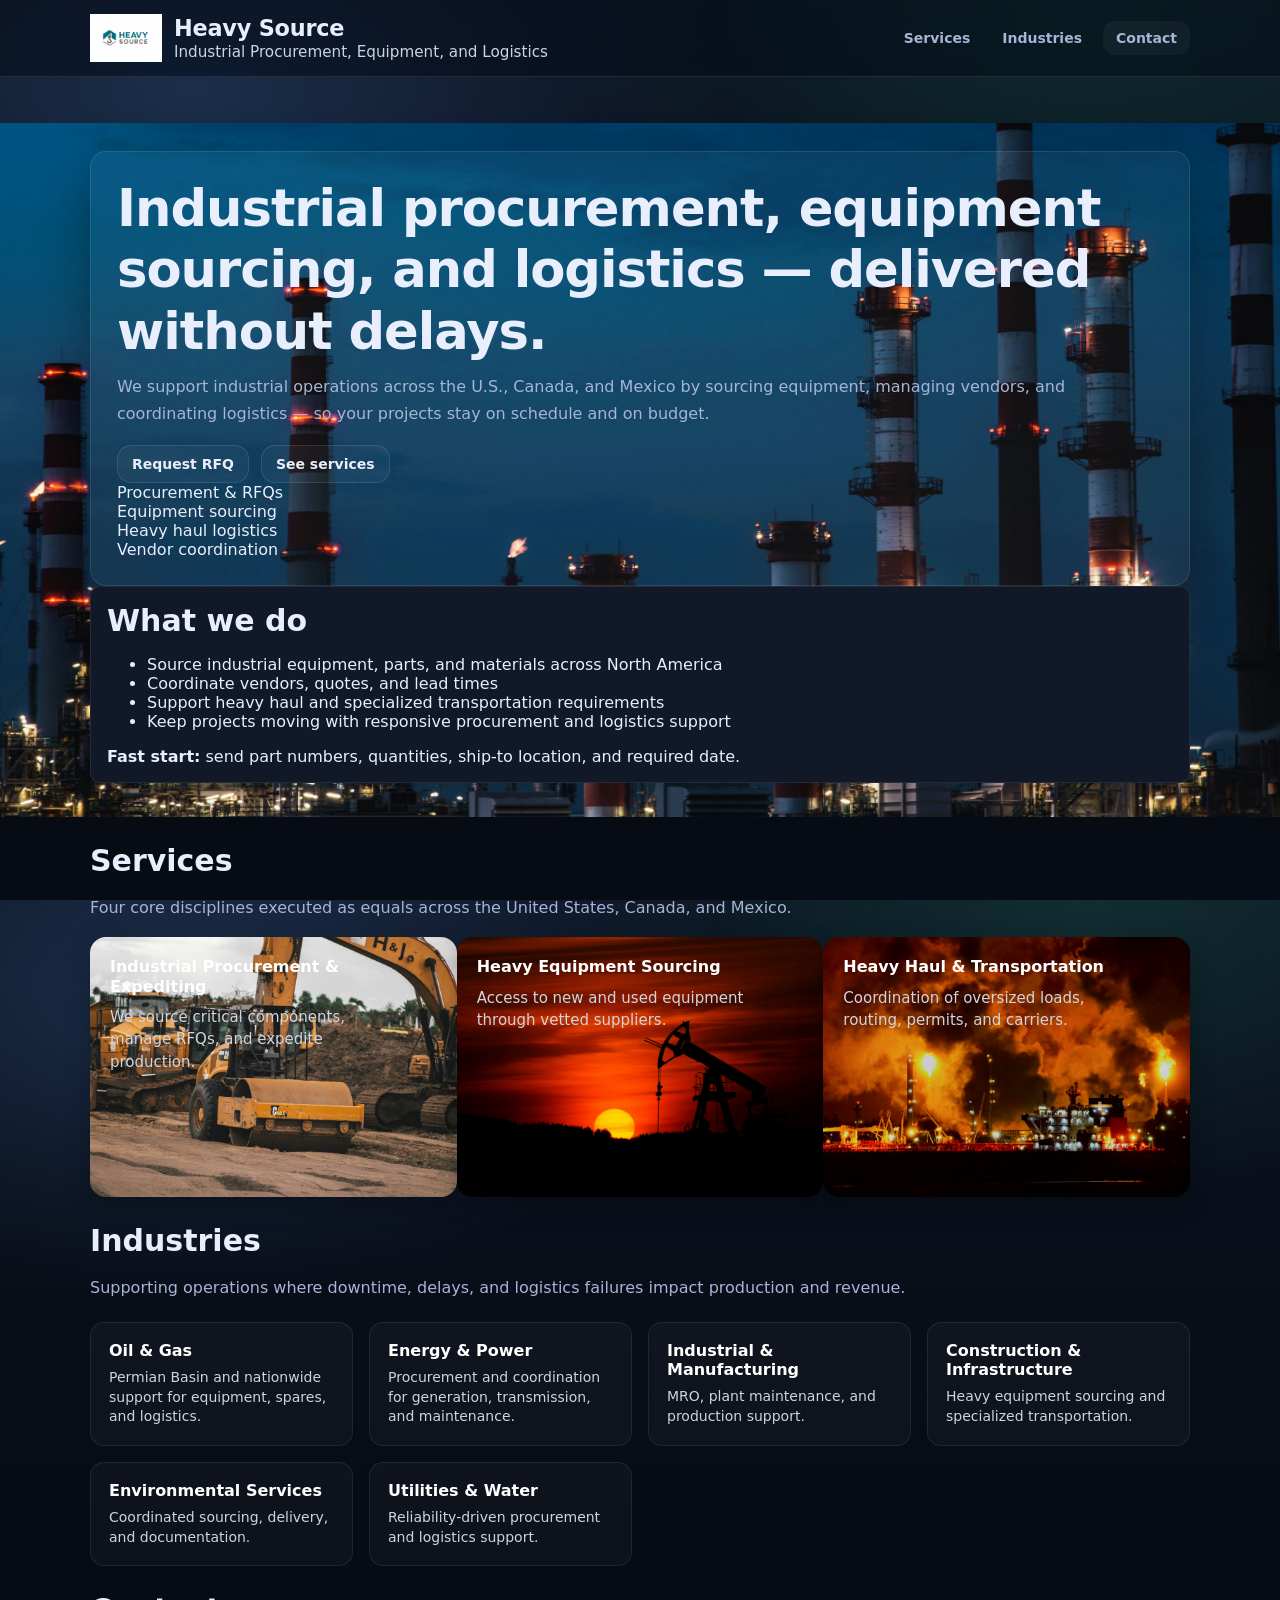
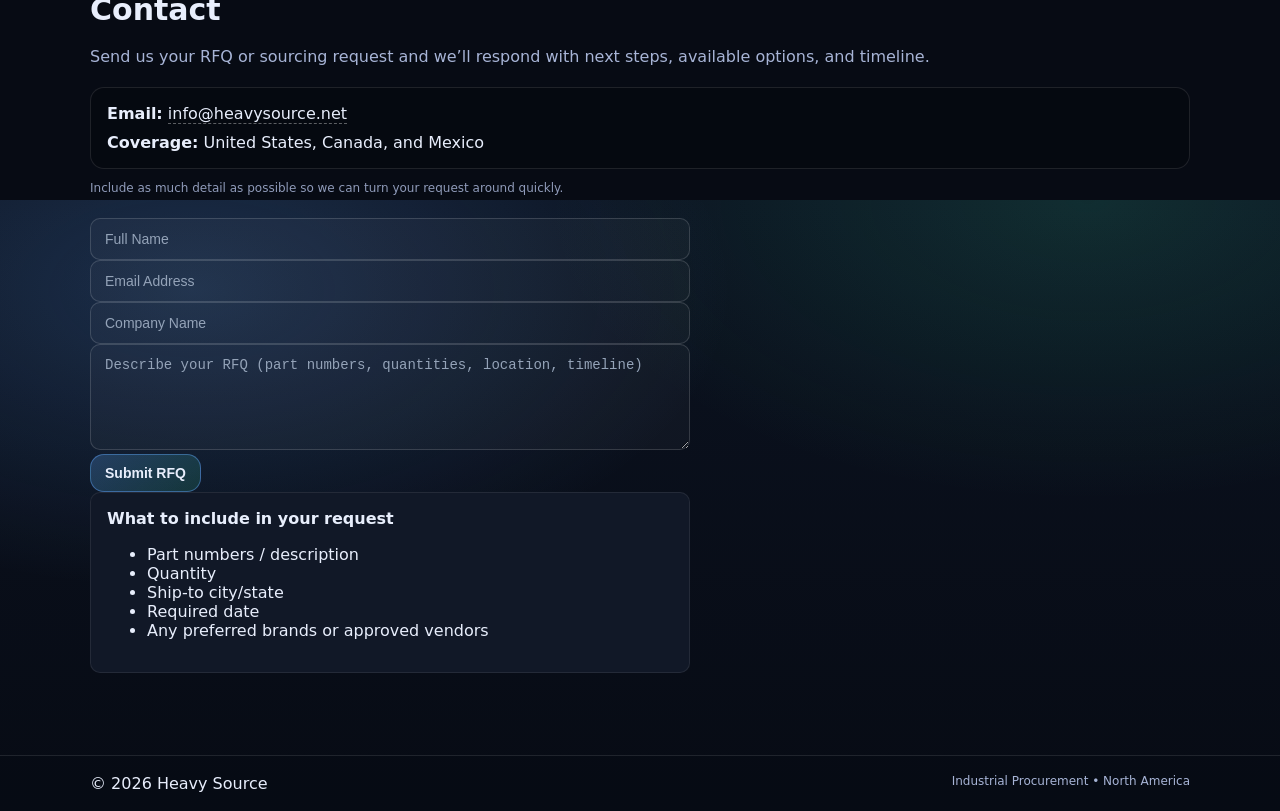
==== index.html @ 4806c6b5 "Update index.html" ====
<!doctype html>
<html lang="en">
<head>
  <meta charset="utf-8" />
  <meta name="viewport" content="width=device-width,initial-scale=1" />
  <title><title>Heavy Source | Industrial Procurement, Equipment, and Logistics</title></title>
  <meta name="description" content="Heavy Source provides industrial procurement, equipment sourcing, and logistics support across the United States, Canada, and Mexico." />
  <link rel="stylesheet" href="style.css" />
</head>

<body>
  <header class="site-header">
    <div class="wrap header-inner">
     <div class="brand">
  <img src="heavy-source-logo.png%20.JPG" alt="Heavy Source logo" class="logo-img">
  <div class="brand-text">
    <div class="brand-name">Heavy Source</div>
    <div class="brand-tag">Industrial Procurement, Equipment, and Logistics</div>
  </div>
</div> 

      <nav class="nav">
        <a href="#services">Services</a>
        <a href="#industries">Industries</a>
        <a href="#contact" class="btn small">Contact</a>
      </nav>
    </div>
  </header>

  <main>
    <section class="hero">
      <div class="wrap hero-grid">
        <div class="hero-copy">
          <h1>Industrial procurement, equipment sourcing, and logistics — delivered without delays.</h1>
          <p class="lead">
We support industrial operations across the U.S., Canada, and Mexico by sourcing equipment, managing vendors, and coordinating logistics — so your projects stay on schedule and on budget.
</p>

          <div class="cta-row">
            <a class="btn" href="#contact">Request RFQ</a>
            <a class="btn ghost" href="#services">See services</a>
          </div>

          <div class="trust">
            <div class="chip">Procurement & RFQs</div>
<div class="chip">Equipment sourcing</div>
<div class="chip">Heavy haul logistics</div>
<div class="chip">Vendor coordination</div>
          </div>
        </div>

        <div class="hero-card">
          <div class="card">
            <h2>What we do</h2>
            <ul>
  <li>Source industrial equipment, parts, and materials across North America</li>
  <li>Coordinate vendors, quotes, and lead times</li>
  <li>Support heavy haul and specialized transportation requirements</li>
  <li>Keep projects moving with responsive procurement and logistics support</li>
</ul>
            <div class="note">
              <strong>Fast start:</strong> send part numbers, quantities, ship-to location, and required date.
            </div>
          </div>
        </div>
      </div>
    </section>
<section id="services" class="section">
  <div class="wrap">
    <h2>Services</h2>
    <p class="muted">
      Four core disciplines executed as equals across the United States, Canada, and Mexico.
    </p>

    <!-- 🔥 PASTE HERE -->

  <div class="services-grid">

  <div class="service-card" style="background-image:url('constructions.JPG')">
    <div class="overlay"></div>
    <div class="content">
      <h3>Industrial Procurement & Expediting</h3>
      <p>We source critical components, manage RFQs, and expedite production.</p>
    </div>
  </div>

  <div class="service-card" style="background-image:url('pumpjack.JPG')">
    <div class="overlay"></div>
    <div class="content">
      <h3>Heavy Equipment Sourcing</h3>
      <p>Access to new and used equipment through vetted suppliers.</p>
    </div>
  </div>

  <div class="service-card" style="background-image:url('refinery.JPG')">
    <div class="overlay"></div>
    <div class="content">
      <h3>Heavy Haul & Transportation</h3>
      <p>Coordination of oversized loads, routing, permits, and carriers.</p>
    </div>
  </div>

</div>
  </div>
</section>
  </div>
</section>

<section id="industries" class="section alt">
  <div class="wrap">
    <h2>Industries</h2>
    <p class="muted">
      Supporting operations where downtime, delays, and logistics failures impact production and revenue.
    </p>

  <div class="industries-grid">

  <div class="industry-card">
    <h3>Oil & Gas</h3>
    <p>Permian Basin and nationwide support for equipment, spares, and logistics.</p>
  </div>

  <div class="industry-card">
    <h3>Energy & Power</h3>
    <p>Procurement and coordination for generation, transmission, and maintenance.</p>
  </div>

  <div class="industry-card">
    <h3>Industrial & Manufacturing</h3>
    <p>MRO, plant maintenance, and production support.</p>
  </div>

  <div class="industry-card">
    <h3>Construction & Infrastructure</h3>
    <p>Heavy equipment sourcing and specialized transportation.</p>
  </div>

  <div class="industry-card">
    <h3>Environmental Services</h3>
    <p>Coordinated sourcing, delivery, and documentation.</p>
  </div>

  <div class="industry-card">
    <h3>Utilities & Water</h3>
    <p>Reliability-driven procurement and logistics support.</p>
  </div>

</div>
  </div>
</section>
    <section id="contact" class="section">
      <div class="wrap contact">
        <div>
          <h2>Contact</h2>
          <p>
            Send us your RFQ or sourcing request and we’ll respond with next steps, available options, and timeline.
          </p>
          <div class="contact-box">
            <div><strong>Email:</strong> <a href="mailto:info@heavysource.net">info@heavysource.net</a></div>
          <div><strong>Coverage:</strong> United States, Canada, and Mexico</div>
          </div>
          <p class="smallprint">
            Include as much detail as possible so we can turn your request around quickly.
          </p>
        </div>

<form action="https://formspree.io/f/xjgjjobw" method="POST" class="contact-form">

   <div class="form-row">
      <input type="text" name="name" placeholder="Full Name" required>

   <div class="form-row">
      <input type="email" name="email" placeholder="Email Address" required>
   </div>

   <div class="form-row">
      <input type="text" name="company" placeholder="Company Name">
   </div>

   <div class="form-row">
      <textarea name="message" rows="5" placeholder="Describe your RFQ (part numbers, quantities, location, timeline)"></textarea>
   </div>

   <button type="submit" class="btn primary">Submit RFQ</button>

</form>
        <div class="card">
          <h3>What to include in your request</h3>
          <ul class="checklist">
            <li>Part numbers / description</li>
            <li>Quantity</li>
            <li>Ship-to city/state</li>
            <li>Required date</li>
            <li>Any preferred brands or approved vendors</li>
          </ul>
        </div>
      </div>
    </section>
  </main>

  <footer class="site-footer">
    <div class="wrap footer-inner">
      <div>© <span id="y"></span> Heavy Source</div>
      <div class="muted">Industrial Procurement • North America</div>
    </div>
  </footer>

  <script>
    document.getElementById("y").textContent = new Date().getFullYear();
  </script>
</body>
</html>
---- style.css ----
:root{
  --bg:#0b1220;
  --panel:#0f1a2f;
  --text:#e8eefc;
  --muted:#a7b4d6;
  --line:rgba(255,255,255,.10);
  --accent:#60a5fa;
  --accent2:#34d399;
  --shadow:0 18px 50px rgba(0,0,0,.35);
  --radius:16px;
}

*{box-sizing:border-box}
html,body{height:100%}
body{
  margin:0;
  font-family: ui-sans-serif, system-ui, -apple-system, Segoe UI, Roboto, Helvetica, Arial, "Apple Color Emoji","Segoe UI Emoji";
  color:var(--text);
  background:
    radial-gradient(900px 500px at 15% 10%, rgba(96,165,250,.20), transparent 60%),
    radial-gradient(900px 500px at 85% 0%, rgba(52,211,153,.14), transparent 60%),
    linear-gradient(180deg, var(--bg), #070b14 70%);
}

a{color:inherit}
a:hover{opacity:.9}
p{line-height:1.65;color:var(--muted)}
h1,h2,h3{line-height:1.2;margin:0 0 .5rem}
h1{font-size: clamp(32px, 4vw, 52px); letter-spacing:-.02em;}
h2{font-size: clamp(22px, 2.4vw, 30px)}
h3{font-size: 16px; color:var(--text); margin-top:0}

.wrap{
  width:min(1100px, 92vw);
  margin:0 auto;
}

.site-header{
  position:sticky;
  top:0;
  z-index:10;
  backdrop-filter:saturate(120%) blur(10px);
  background:rgba(7,11,20,.55);
  border-bottom:1px solid var(--line);
}

.header-inner{
  display:flex;
  align-items:center;
  justify-content:space-between;
  gap:16px;
  padding:14px 0;
}

.brand{
  display:flex;
  align-items:center;
  gap:12px;
  min-width: 220px;
}
.brand-mark{
  width:42px;height:42px;border-radius:14px;
  display:grid;place-items:center;
  background:linear-gradient(135deg, rgba(96,165,250,.25), rgba(52,211,153,.18));
  border:1px solid var(--line);
  box-shadow: var(--shadow);
  font-weight:700;
}
.brand-name{font-weight:800;letter-spacing:-.01em}
.brand-tag{font-size:12px;color:var(--muted);margin-top:2px}

.nav{
  display:flex;
  align-items:center;
  gap:10px;
  flex-wrap:wrap;
  justify-content:flex-end;
}
.nav a{
  text-decoration:none;
  font-weight:600;
  font-size:14px;
  color:var(--muted);
  padding:8px 10px;
  border-radius:12px;
  border:1px solid transparent;
}
.nav a:hover{
  color:var(--text);
  border-color:var(--line);
  background:rgba(255,255,255,.04);
}

.btn{
  display:inline-flex;
  align-items:center;
  justify-content:center;
  gap:8px;
  text-decoration:none;
  border-radius:14px;
  border:1px solid var(--line);
  padding:10px 14px;
  font-weight:800;
  font-size:14px;
  color:var(--text);
  background:rgba(255,255,255,.04);
}
.btn:hover{background:rgba(255,255,255,.07)}
.btn.primary{
  border-color:rgba(96,165,250,.45);
  background:linear-gradient(135deg, rgba(96,165,250,.25), rgba(52,211,153,.16));
}
.btn.small{padding:8px 12px;border-radius:12px;font-weight:800}

main{padding:46px 0 70px}
.hero{
  position: relative;
  padding: 28px 0 22px;
  background: url("hero-bg.jpg.JPG") center/cover no-repeat;
}

.hero::before{
  content: "";
  position: absolute;
  insetb: 0;
  .hero::before{
  background: rgba(5,10,20,.82);
};
  z-index: 0;
}

.hero .wrap{
  position: relative;
  z-index: 1;
}

}
.hero-grid{
  display:grid;
  grid-template-columns: 1.25fr .75fr;
  gap:26px;
  align-items:start;
}
.hero-copy{
  background:rgba(255,255,255,.03);
  border:1px solid var(--line);
  border-radius:var(--radius);
  padding:26px;
  box-shadow: var(--shadow);
}
.lead{
  font-size:16px;
  margin:12px 0 18px;
}

.cta-row{
  display:flex;
  gap:12px;
  flex-wrap:wrap;
  margin-top:14px;
}

.kpis{
  display:grid;
  grid-template-columns: 1fr;
  gap:14px;
}
.kpi{
  background:rgba(255,255,255,.03);
  border:1px solid var(--line);
  border-radius:var(--radius);
  padding:18px;
}
.kpi strong{display:block;font-size:13px;color:var(--muted);font-weight:700;margin-bottom:6px}
.kpi span{font-weight:900;font-size:18px}

.section{
  margin-top:26px;
}
.section-card{
  background:rgba(255,255,255,.03);
  border:1px solid var(--line);
  border-radius:var(--radius);
  padding:22px;
  box-shadow: var(--shadow);
}

.grid-2{
  display:grid;
  grid-template-columns: 1fr 1fr;
  gap:18px;
}

.list{
  margin:12px 0 0;
  padding-left:18px;
  color:var(--muted);
}
.list li{margin:8px 0}

.badges{
  display:flex;
  flex-wrap:wrap;
  gap:10px;
  margin-top:10px;
}
.badge{
  font-size:13px;
  font-weight:700;
  color:var(--text);
  border:1px solid var(--line);
  background:rgba(255,255,255,.04);
  padding:8px 10px;
  border-radius:999px;
}

.contact-box{
  display:grid;
  gap:10px;
  margin-top:10px;
  padding:16px;
  border-radius:14px;
  border:1px solid var(--line);
  background:rgba(0,0,0,.18);
}
.contact-box a{color:var(--text);text-decoration:none;border-bottom:1px dashed rgba(255,255,255,.35)}
.contact-box a:hover{border-bottom-color:rgba(255,255,255,.7)}

.smallprint{
  font-size:12px;
  color:rgba(167,180,214,.85);
  margin-top:10px;
}

.site-footer{
  border-top:1px solid var(--line);
  background:rgba(7,11,20,.55);
}
.footer-inner{
  padding:18px 0;
  display:flex;
  justify-content:space-between;
  gap:12px;
  flex-wrap:wrap;
}
.footer-inner .muted{color:var(--muted);font-size:12px}

@media (max-width: 900px){
  .hero-grid{grid-template-columns:1fr}
  .grid-2{grid-template-columns:1fr}
  .brand{min-width:auto}
}

@media (prefers-reduced-motion: reduce){
  *{scroll-behavior:auto}
}

/* ===== HEADER / LOGO FIX ===== */
.logo-img {
  height: 48px;
  width: auto;
  display: block;
}

.brand {
  display: flex;
  align-items: center;
  gap: 12px;
}

.brand-name {
  font-size: 1.4rem;
  font-weight: 700;
}

.brand-tag {
  font-size: 0.95rem;
  color: #cbd5e1;
}


/* ===== SERVICES CARD CLEANUP ===== */
.card {
  background: #111827;
  border: 1px solid rgba(255,255,255,0.08);
  padding: 16px;
  margin-bottom: 12px;
  border-radius: 10px;
}

.card h3 {
  margin: 0 0 8px;
}

.card p {
  margin: 0;
  color: #d1d5db;
}

/* ===== PREMIUM SERVICE CARDS ===== */
.services-grid{
  display:grid;
  grid-template-columns: repeat(auto-fit,minmax(260px,1fr));
.service-card{
  position:relative;
  min-height:260px;
  border-radius:16px;
  overflow:hidden;
  background-size:cover;
  background-position:center;
  background-repeat:no-repeat;
  box-shadow:0 8px 24px rgba(0,0,0,.28);
  transition:transform .25s ease;
  border:none;
}gap:20pxx rgba(0,0,0,.28);
  transition:transform .25s ease;
  border: none;
}

.service-card:hover{
  transform: translateY(-6px);

}

.service-card .overlay{
  position:absolute;
  inset:0;
  background: linear-gradient(
  to bottom,
  rgba(5,10,20,.55),
  
  max-width: 85%;rgba(5,10,20,.75)
);
}

.service-card .content{
  position:relative;
  z-index:1;
  padding:20px;
  max-width: 85%;
}

.service-card h3{
  margin:0 0 10px;
  color:#fff;
}

.service-card p{
  margin:0;
  color:#d1d5db;
  font-size:15px;
  line-height:1.5;
}
.industries-grid{
  display:grid;
  grid-template-columns: repeat(auto-fit,minmax(220px,1fr));
  gap:16px;
  margin-top:20px;
}

.industry-card{
  padding:18px;
  border-radius:14px;
  background:rgba(255,255,255,.03);
  border:1px solid rgba(255,255,255,.08);
  transition:all .2s ease;
}

.industry-card:hover{
  transform:translateY(-4px);
  background:rgba(255,255,255,.06);
}

.industry-card h3{
  margin:0 0 8px;
  color:#fff;
  font-size:16px;
}

.industry-card p{
  margin:0;
  color:#cbd5e1;
  font-size:14px;
  line-height:1.4;
}
.contact-form{
  margin-top:20px;
  display:flex;
  flex-direction:column;
  gap:14px;
  max-width:600px;
}

.form-row input,
.form-row textarea{
  width:100%;
  padding:12px 14px;
  border-radius:10px;
  border:1px solid rgba(255,255,255,.15);
  background:rgba(255,255,255,.03);
  color:#fff;
  font-size:14px;
}

.form-row input::placeholder,
.form-row textarea::placeholder{
  color:#94a3b8;
}

.form-row input:focus,
.form-row textarea:focus{
  outline:none;
  border-color:rgba(96,165,250,.6);
  background:rgba(255,255,255,.05);
}
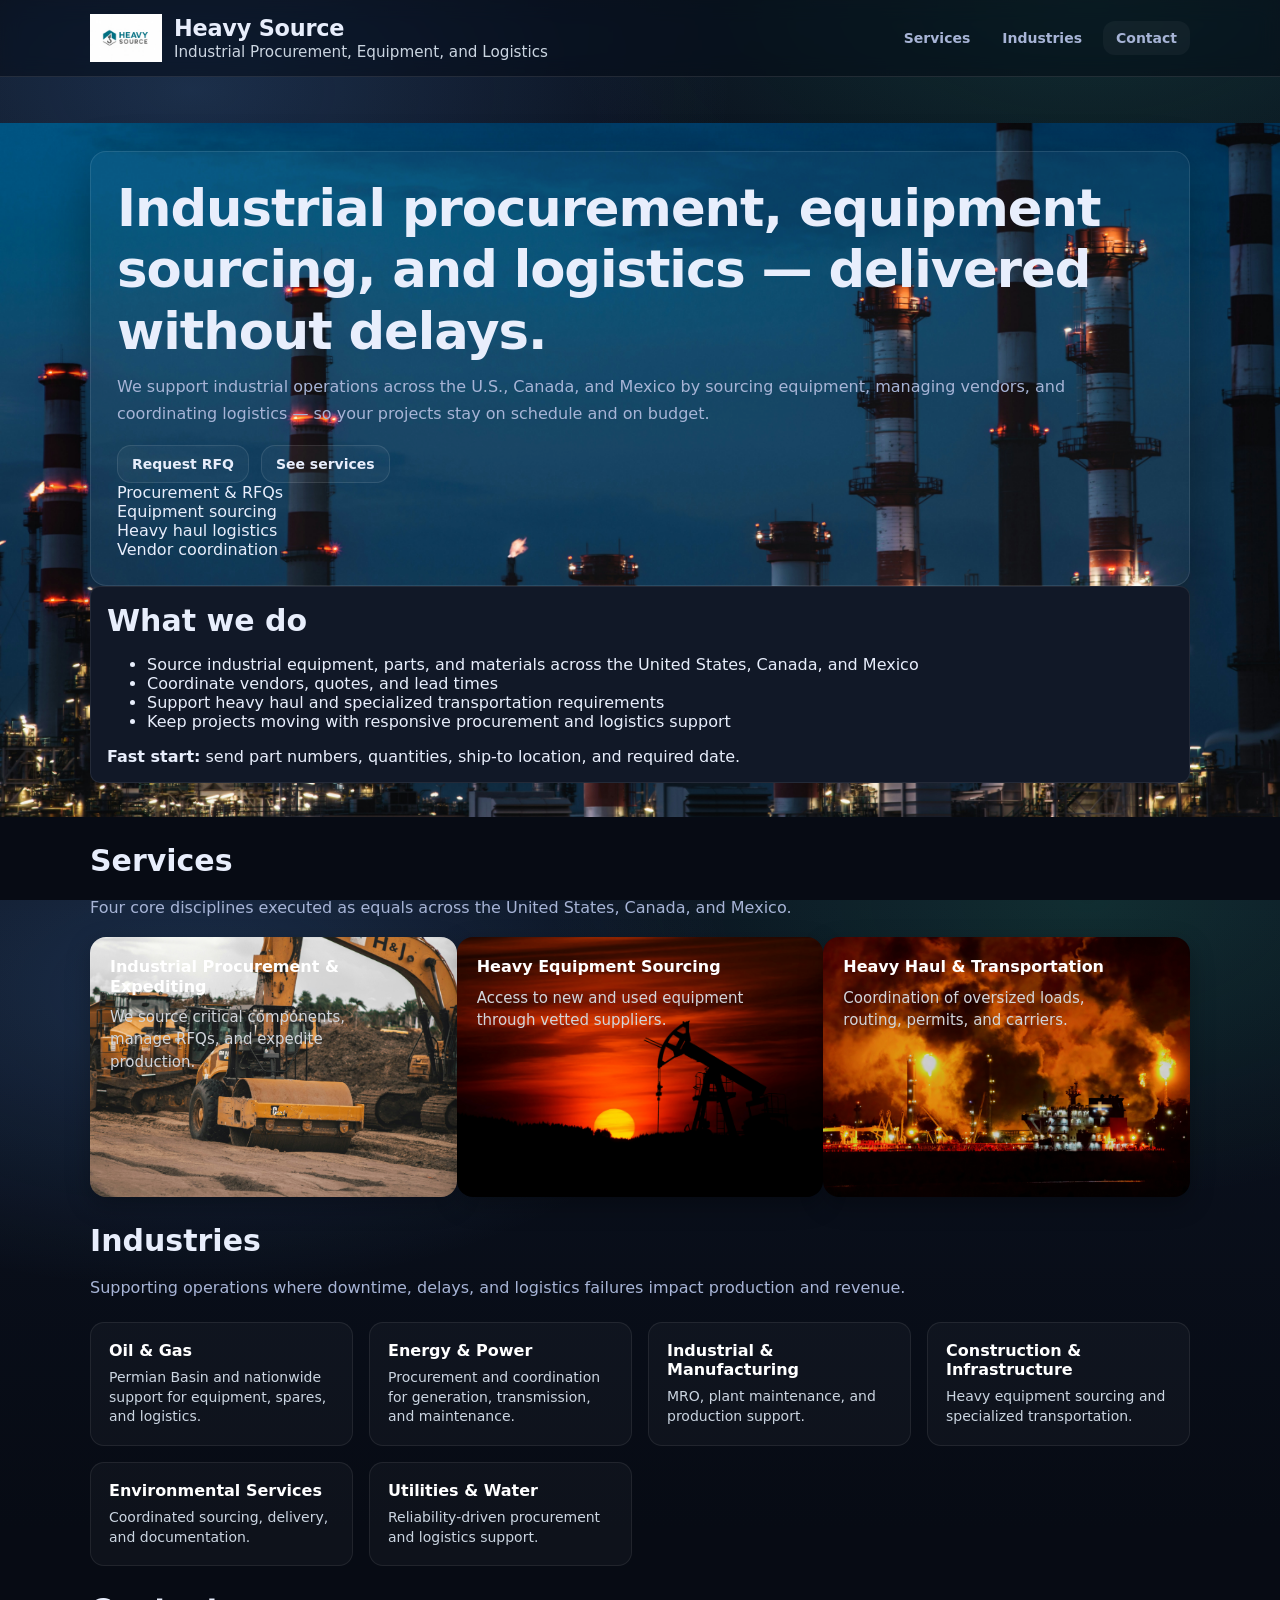
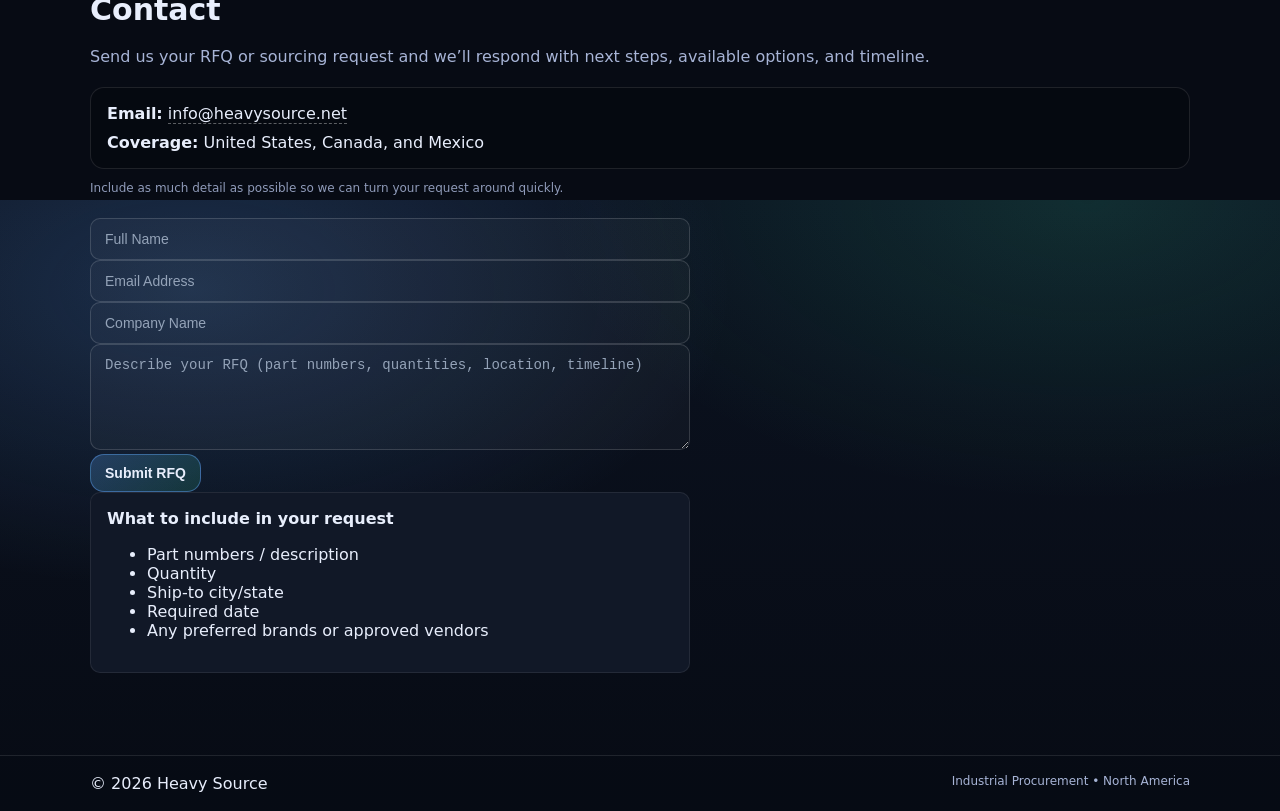
==== commit 1b1072b2: "Update index.html" ====
--- a/index.html
+++ b/index.html
@@ -53,7 +53,7 @@
           <div class="card">
             <h2>What we do</h2>
             <ul>
-  <li>Source industrial equipment, parts, and materials across North America</li>
+  <li>Source industrial equipment, parts, and materials across the United States, Canada, and Mexico</li>
   <li>Coordinate vendors, quotes, and lead times</li>
   <li>Support heavy haul and specialized transportation requirements</li>
   <li>Keep projects moving with responsive procurement and logistics support</li>
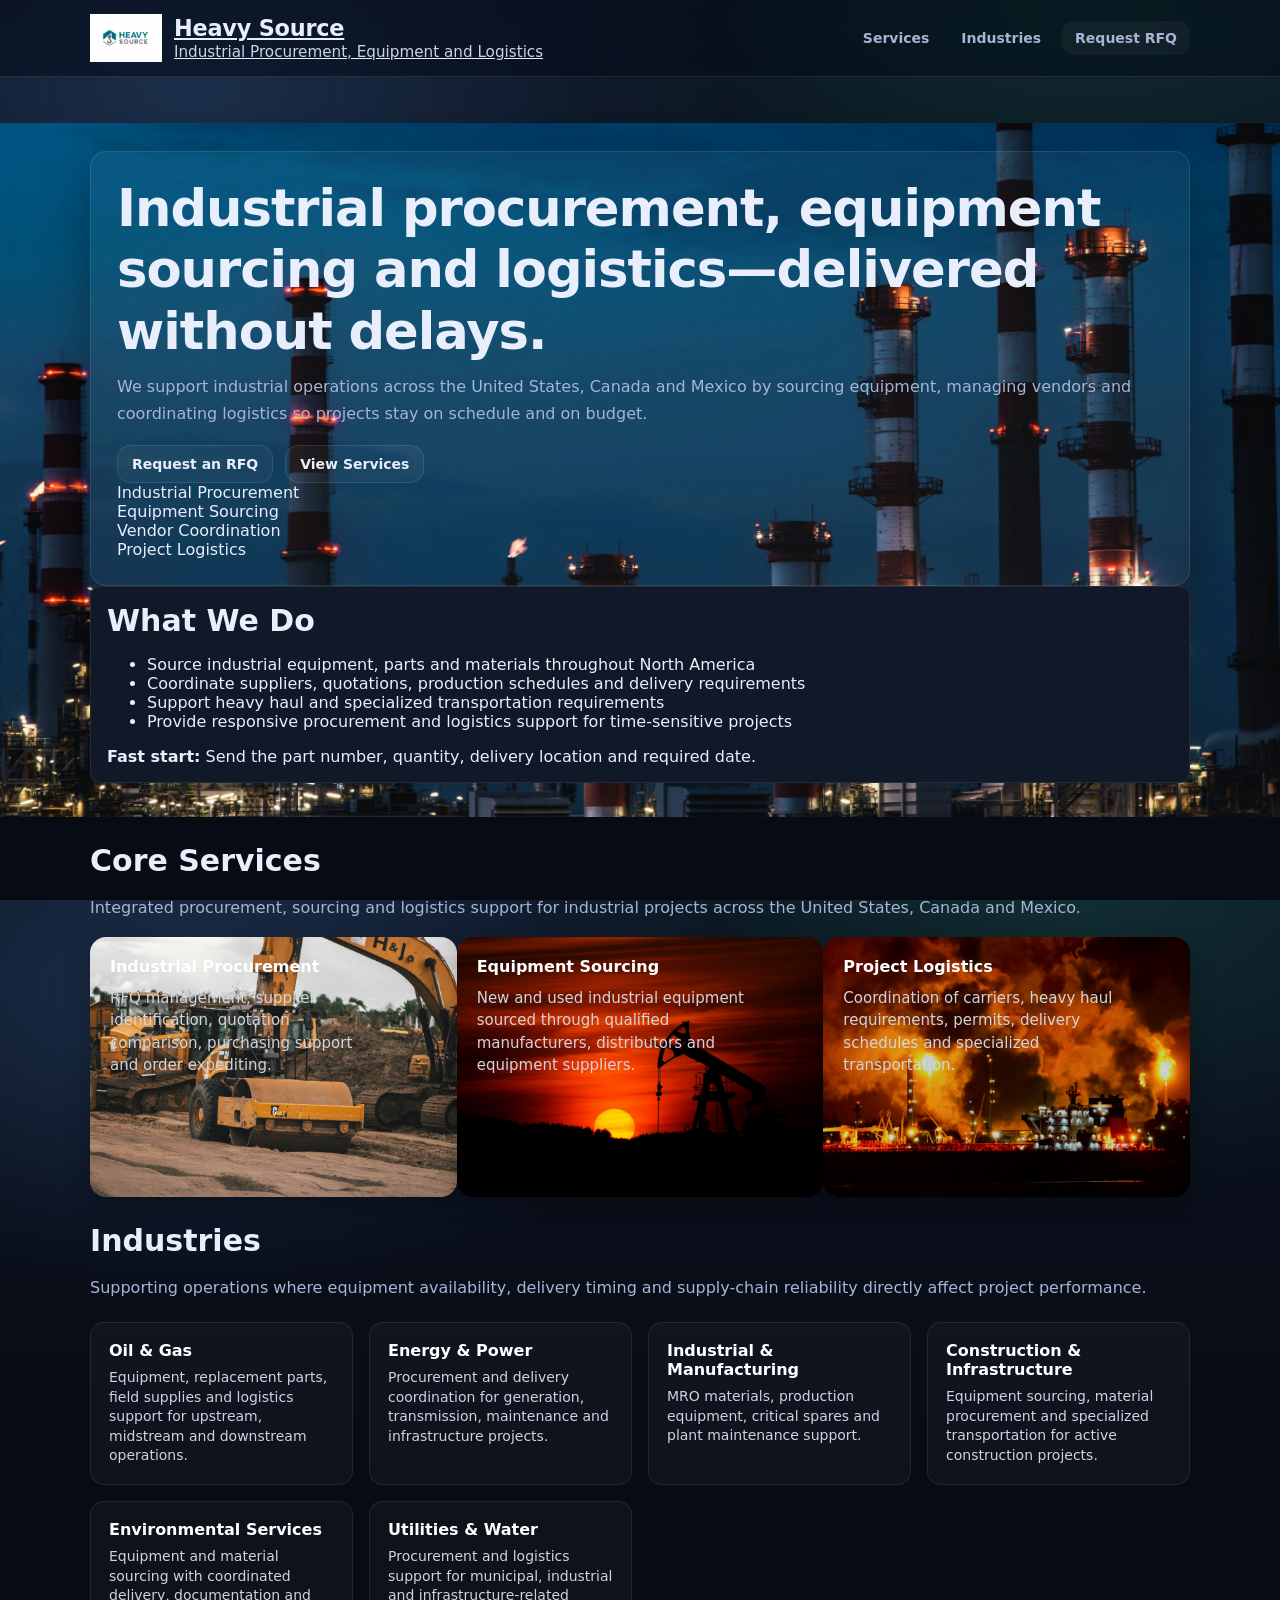
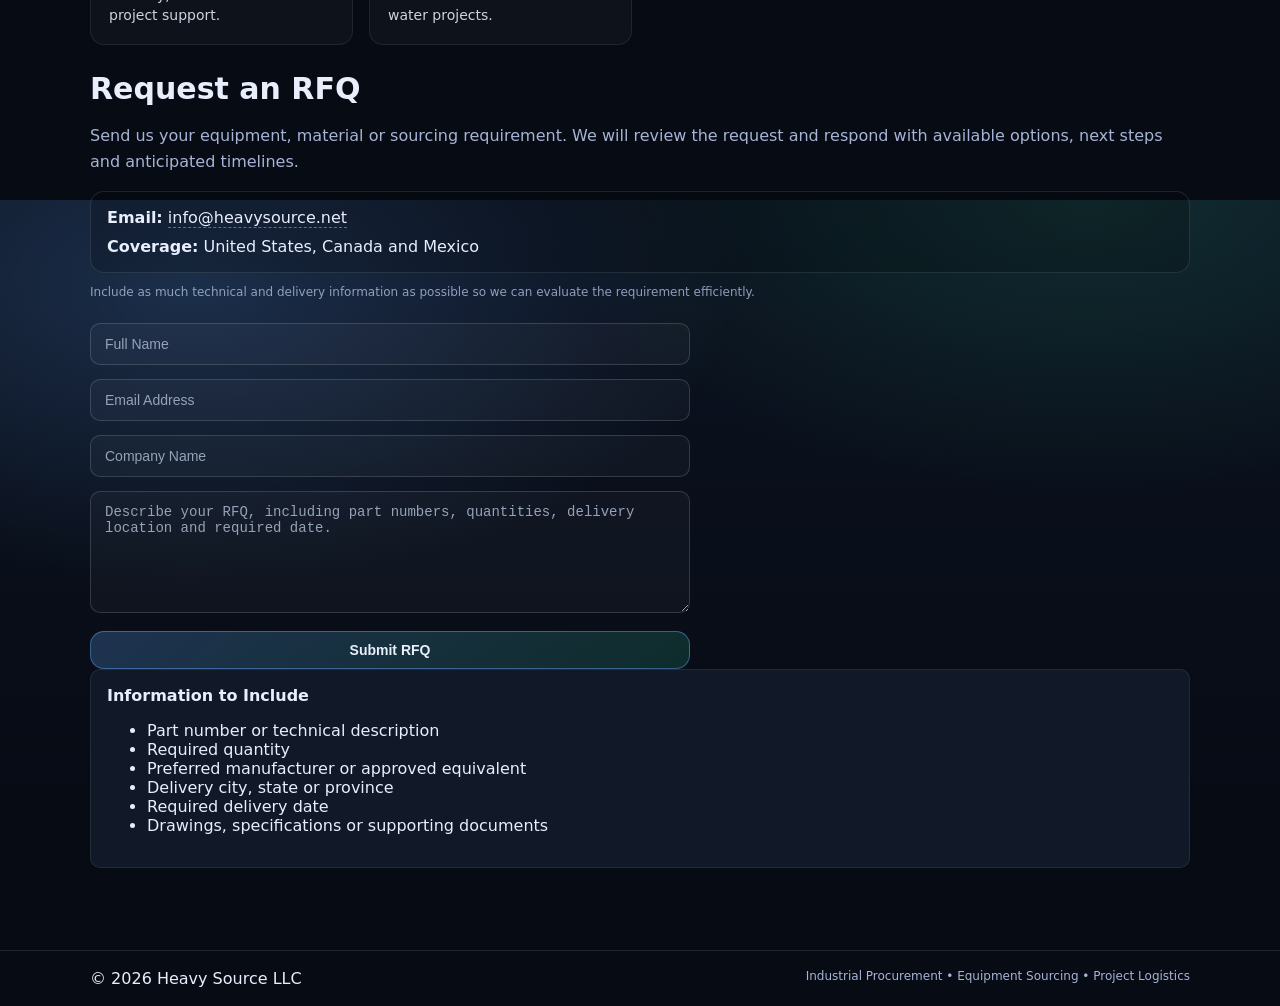
==== commit 2c83edc1: "Clean and update homepage structure" ====
--- a/index.html
+++ b/index.html
@@ -1,212 +1,406 @@
 <!doctype html>
 <html lang="en">
 <head>
-  <meta charset="utf-8" />
-  <meta name="viewport" content="width=device-width,initial-scale=1" />
-  <title><title>Heavy Source | Industrial Procurement, Equipment, and Logistics</title></title>
-  <meta name="description" content="Heavy Source provides industrial procurement, equipment sourcing, and logistics support across the United States, Canada, and Mexico." />
-  <link rel="stylesheet" href="style.css" />
+  <meta charset="utf-8">
+  <meta name="viewport" content="width=device-width, initial-scale=1">
+
+  <title>Heavy Source | Industrial Procurement, Equipment and Logistics</title>
+
+  <meta
+    name="description"
+    content="Heavy Source provides industrial procurement, equipment sourcing, vendor coordination and logistics support across the United States, Canada and Mexico."
+  >
+
+  <link rel="stylesheet" href="style.css">
 </head>
 
 <body>
+
   <header class="site-header">
     <div class="wrap header-inner">
-     <div class="brand">
-  <img src="heavy-source-logo.png%20.JPG" alt="Heavy Source logo" class="logo-img">
-  <div class="brand-text">
-    <div class="brand-name">Heavy Source</div>
-    <div class="brand-tag">Industrial Procurement, Equipment, and Logistics</div>
-  </div>
-</div> 
-
-      <nav class="nav">
+
+      <a href="index.html" class="brand">
+        <img
+          src="heavy-source-logo.png%20.JPG"
+          alt="Heavy Source"
+          class="logo-img"
+        >
+
+        <div class="brand-text">
+          <div class="brand-name">Heavy Source</div>
+          <div class="brand-tag">
+            Industrial Procurement, Equipment and Logistics
+          </div>
+        </div>
+      </a>
+
+      <nav class="nav" aria-label="Main navigation">
         <a href="#services">Services</a>
         <a href="#industries">Industries</a>
-        <a href="#contact" class="btn small">Contact</a>
+        <a href="#contact" class="btn small">Request RFQ</a>
       </nav>
+
     </div>
   </header>
 
+
   <main>
+
+    <!-- HERO -->
+
     <section class="hero">
       <div class="wrap hero-grid">
+
         <div class="hero-copy">
-          <h1>Industrial procurement, equipment sourcing, and logistics — delivered without delays.</h1>
+
+          <h1>
+            Industrial procurement, equipment sourcing and logistics—delivered without delays.
+          </h1>
+
           <p class="lead">
-We support industrial operations across the U.S., Canada, and Mexico by sourcing equipment, managing vendors, and coordinating logistics — so your projects stay on schedule and on budget.
-</p>
+            We support industrial operations across the United States, Canada
+            and Mexico by sourcing equipment, managing vendors and coordinating
+            logistics so projects stay on schedule and on budget.
+          </p>
 
           <div class="cta-row">
-            <a class="btn" href="#contact">Request RFQ</a>
-            <a class="btn ghost" href="#services">See services</a>
+            <a class="btn" href="#contact">Request an RFQ</a>
+            <a class="btn ghost" href="#services">View Services</a>
           </div>
 
           <div class="trust">
-            <div class="chip">Procurement & RFQs</div>
-<div class="chip">Equipment sourcing</div>
-<div class="chip">Heavy haul logistics</div>
-<div class="chip">Vendor coordination</div>
-          </div>
-        </div>
+            <div class="chip">Industrial Procurement</div>
+            <div class="chip">Equipment Sourcing</div>
+            <div class="chip">Vendor Coordination</div>
+            <div class="chip">Project Logistics</div>
+          </div>
+
+        </div>
+
 
         <div class="hero-card">
           <div class="card">
-            <h2>What we do</h2>
+
+            <h2>What We Do</h2>
+
             <ul>
-  <li>Source industrial equipment, parts, and materials across the United States, Canada, and Mexico</li>
-  <li>Coordinate vendors, quotes, and lead times</li>
-  <li>Support heavy haul and specialized transportation requirements</li>
-  <li>Keep projects moving with responsive procurement and logistics support</li>
-</ul>
+              <li>
+                Source industrial equipment, parts and materials throughout
+                North America
+              </li>
+
+              <li>
+                Coordinate suppliers, quotations, production schedules and
+                delivery requirements
+              </li>
+
+              <li>
+                Support heavy haul and specialized transportation requirements
+              </li>
+
+              <li>
+                Provide responsive procurement and logistics support for
+                time-sensitive projects
+              </li>
+            </ul>
+
             <div class="note">
-              <strong>Fast start:</strong> send part numbers, quantities, ship-to location, and required date.
-            </div>
-          </div>
-        </div>
+              <strong>Fast start:</strong>
+              Send the part number, quantity, delivery location and required date.
+            </div>
+
+          </div>
+        </div>
+
       </div>
     </section>
-<section id="services" class="section">
-  <div class="wrap">
-    <h2>Services</h2>
-    <p class="muted">
-      Four core disciplines executed as equals across the United States, Canada, and Mexico.
-    </p>
-
-    <!-- 🔥 PASTE HERE -->
-
-  <div class="services-grid">
-
-  <div class="service-card" style="background-image:url('constructions.JPG')">
-    <div class="overlay"></div>
-    <div class="content">
-      <h3>Industrial Procurement & Expediting</h3>
-      <p>We source critical components, manage RFQs, and expedite production.</p>
-    </div>
-  </div>
-
-  <div class="service-card" style="background-image:url('pumpjack.JPG')">
-    <div class="overlay"></div>
-    <div class="content">
-      <h3>Heavy Equipment Sourcing</h3>
-      <p>Access to new and used equipment through vetted suppliers.</p>
-    </div>
-  </div>
-
-  <div class="service-card" style="background-image:url('refinery.JPG')">
-    <div class="overlay"></div>
-    <div class="content">
-      <h3>Heavy Haul & Transportation</h3>
-      <p>Coordination of oversized loads, routing, permits, and carriers.</p>
-    </div>
-  </div>
-
-</div>
-  </div>
-</section>
-  </div>
-</section>
-
-<section id="industries" class="section alt">
-  <div class="wrap">
-    <h2>Industries</h2>
-    <p class="muted">
-      Supporting operations where downtime, delays, and logistics failures impact production and revenue.
-    </p>
-
-  <div class="industries-grid">
-
-  <div class="industry-card">
-    <h3>Oil & Gas</h3>
-    <p>Permian Basin and nationwide support for equipment, spares, and logistics.</p>
-  </div>
-
-  <div class="industry-card">
-    <h3>Energy & Power</h3>
-    <p>Procurement and coordination for generation, transmission, and maintenance.</p>
-  </div>
-
-  <div class="industry-card">
-    <h3>Industrial & Manufacturing</h3>
-    <p>MRO, plant maintenance, and production support.</p>
-  </div>
-
-  <div class="industry-card">
-    <h3>Construction & Infrastructure</h3>
-    <p>Heavy equipment sourcing and specialized transportation.</p>
-  </div>
-
-  <div class="industry-card">
-    <h3>Environmental Services</h3>
-    <p>Coordinated sourcing, delivery, and documentation.</p>
-  </div>
-
-  <div class="industry-card">
-    <h3>Utilities & Water</h3>
-    <p>Reliability-driven procurement and logistics support.</p>
-  </div>
-
-</div>
-  </div>
-</section>
+
+
+    <!-- SERVICES -->
+
+    <section id="services" class="section">
+      <div class="wrap">
+
+        <h2>Core Services</h2>
+
+        <p class="muted">
+          Integrated procurement, sourcing and logistics support for industrial
+          projects across the United States, Canada and Mexico.
+        </p>
+
+
+        <div class="services-grid">
+
+          <div
+            class="service-card"
+            style="background-image: url('constructions.JPG');"
+          >
+            <div class="overlay"></div>
+
+            <div class="content">
+              <h3>Industrial Procurement</h3>
+
+              <p>
+                RFQ management, supplier identification, quotation comparison,
+                purchasing support and order expediting.
+              </p>
+            </div>
+          </div>
+
+
+          <div
+            class="service-card"
+            style="background-image: url('pumpjack.JPG');"
+          >
+            <div class="overlay"></div>
+
+            <div class="content">
+              <h3>Equipment Sourcing</h3>
+
+              <p>
+                New and used industrial equipment sourced through qualified
+                manufacturers, distributors and equipment suppliers.
+              </p>
+            </div>
+          </div>
+
+
+          <div
+            class="service-card"
+            style="background-image: url('refinery.JPG');"
+          >
+            <div class="overlay"></div>
+
+            <div class="content">
+              <h3>Project Logistics</h3>
+
+              <p>
+                Coordination of carriers, heavy haul requirements, permits,
+                delivery schedules and specialized transportation.
+              </p>
+            </div>
+          </div>
+
+        </div>
+
+      </div>
+    </section>
+
+
+    <!-- INDUSTRIES -->
+
+    <section id="industries" class="section alt">
+      <div class="wrap">
+
+        <h2>Industries</h2>
+
+        <p class="muted">
+          Supporting operations where equipment availability, delivery timing
+          and supply-chain reliability directly affect project performance.
+        </p>
+
+
+        <div class="industries-grid">
+
+          <div class="industry-card">
+            <h3>Oil &amp; Gas</h3>
+
+            <p>
+              Equipment, replacement parts, field supplies and logistics support
+              for upstream, midstream and downstream operations.
+            </p>
+          </div>
+
+
+          <div class="industry-card">
+            <h3>Energy &amp; Power</h3>
+
+            <p>
+              Procurement and delivery coordination for generation,
+              transmission, maintenance and infrastructure projects.
+            </p>
+          </div>
+
+
+          <div class="industry-card">
+            <h3>Industrial &amp; Manufacturing</h3>
+
+            <p>
+              MRO materials, production equipment, critical spares and plant
+              maintenance support.
+            </p>
+          </div>
+
+
+          <div class="industry-card">
+            <h3>Construction &amp; Infrastructure</h3>
+
+            <p>
+              Equipment sourcing, material procurement and specialized
+              transportation for active construction projects.
+            </p>
+          </div>
+
+
+          <div class="industry-card">
+            <h3>Environmental Services</h3>
+
+            <p>
+              Equipment and material sourcing with coordinated delivery,
+              documentation and project support.
+            </p>
+          </div>
+
+
+          <div class="industry-card">
+            <h3>Utilities &amp; Water</h3>
+
+            <p>
+              Procurement and logistics support for municipal, industrial and
+              infrastructure-related water projects.
+            </p>
+          </div>
+
+        </div>
+
+      </div>
+    </section>
+
+
+    <!-- CONTACT / RFQ -->
+
     <section id="contact" class="section">
       <div class="wrap contact">
+
         <div>
-          <h2>Contact</h2>
+
+          <h2>Request an RFQ</h2>
+
           <p>
-            Send us your RFQ or sourcing request and we’ll respond with next steps, available options, and timeline.
+            Send us your equipment, material or sourcing requirement. We will
+            review the request and respond with available options, next steps
+            and anticipated timelines.
           </p>
+
           <div class="contact-box">
-            <div><strong>Email:</strong> <a href="mailto:info@heavysource.net">info@heavysource.net</a></div>
-          <div><strong>Coverage:</strong> United States, Canada, and Mexico</div>
-          </div>
+            <div>
+              <strong>Email:</strong>
+              <a href="mailto:info@heavysource.net">
+                info@heavysource.net
+              </a>
+            </div>
+
+            <div>
+              <strong>Coverage:</strong>
+              United States, Canada and Mexico
+            </div>
+          </div>
+
           <p class="smallprint">
-            Include as much detail as possible so we can turn your request around quickly.
+            Include as much technical and delivery information as possible so
+            we can evaluate the requirement efficiently.
           </p>
-        </div>
-
-<form action="https://formspree.io/f/xjgjjobw" method="POST" class="contact-form">
-
-   <div class="form-row">
-      <input type="text" name="name" placeholder="Full Name" required>
-
-   <div class="form-row">
-      <input type="email" name="email" placeholder="Email Address" required>
-   </div>
-
-   <div class="form-row">
-      <input type="text" name="company" placeholder="Company Name">
-   </div>
-
-   <div class="form-row">
-      <textarea name="message" rows="5" placeholder="Describe your RFQ (part numbers, quantities, location, timeline)"></textarea>
-   </div>
-
-   <button type="submit" class="btn primary">Submit RFQ</button>
-
-</form>
+
+        </div>
+
+
+        <form
+          action="https://formspree.io/f/xjgjjobw"
+          method="POST"
+          class="contact-form"
+        >
+
+          <div class="form-row">
+            <input
+              type="text"
+              name="name"
+              placeholder="Full Name"
+              autocomplete="name"
+              required
+            >
+          </div>
+
+          <div class="form-row">
+            <input
+              type="email"
+              name="email"
+              placeholder="Email Address"
+              autocomplete="email"
+              required
+            >
+          </div>
+
+          <div class="form-row">
+            <input
+              type="text"
+              name="company"
+              placeholder="Company Name"
+              autocomplete="organization"
+            >
+          </div>
+
+          <div class="form-row">
+            <textarea
+              name="message"
+              rows="6"
+              placeholder="Describe your RFQ, including part numbers, quantities, delivery location and required date."
+              required
+            ></textarea>
+          </div>
+
+          <input
+            type="hidden"
+            name="_subject"
+            value="New Heavy Source RFQ"
+          >
+
+          <button type="submit" class="btn primary">
+            Submit RFQ
+          </button>
+
+        </form>
+
+
         <div class="card">
-          <h3>What to include in your request</h3>
+
+          <h3>Information to Include</h3>
+
           <ul class="checklist">
-            <li>Part numbers / description</li>
-            <li>Quantity</li>
-            <li>Ship-to city/state</li>
-            <li>Required date</li>
-            <li>Any preferred brands or approved vendors</li>
+            <li>Part number or technical description</li>
+            <li>Required quantity</li>
+            <li>Preferred manufacturer or approved equivalent</li>
+            <li>Delivery city, state or province</li>
+            <li>Required delivery date</li>
+            <li>Drawings, specifications or supporting documents</li>
           </ul>
-        </div>
+
+        </div>
+
       </div>
     </section>
+
   </main>
+
 
   <footer class="site-footer">
     <div class="wrap footer-inner">
-      <div>© <span id="y"></span> Heavy Source</div>
-      <div class="muted">Industrial Procurement • North America</div>
+
+      <div>
+        © <span id="year"></span> Heavy Source LLC
+      </div>
+
+      <div class="muted">
+        Industrial Procurement • Equipment Sourcing • Project Logistics
+      </div>
+
     </div>
   </footer>
 
+
   <script>
-    document.getElementById("y").textContent = new Date().getFullYear();
+    document.getElementById("year").textContent =
+      new Date().getFullYear();
   </script>
+
 </body>
 </html>
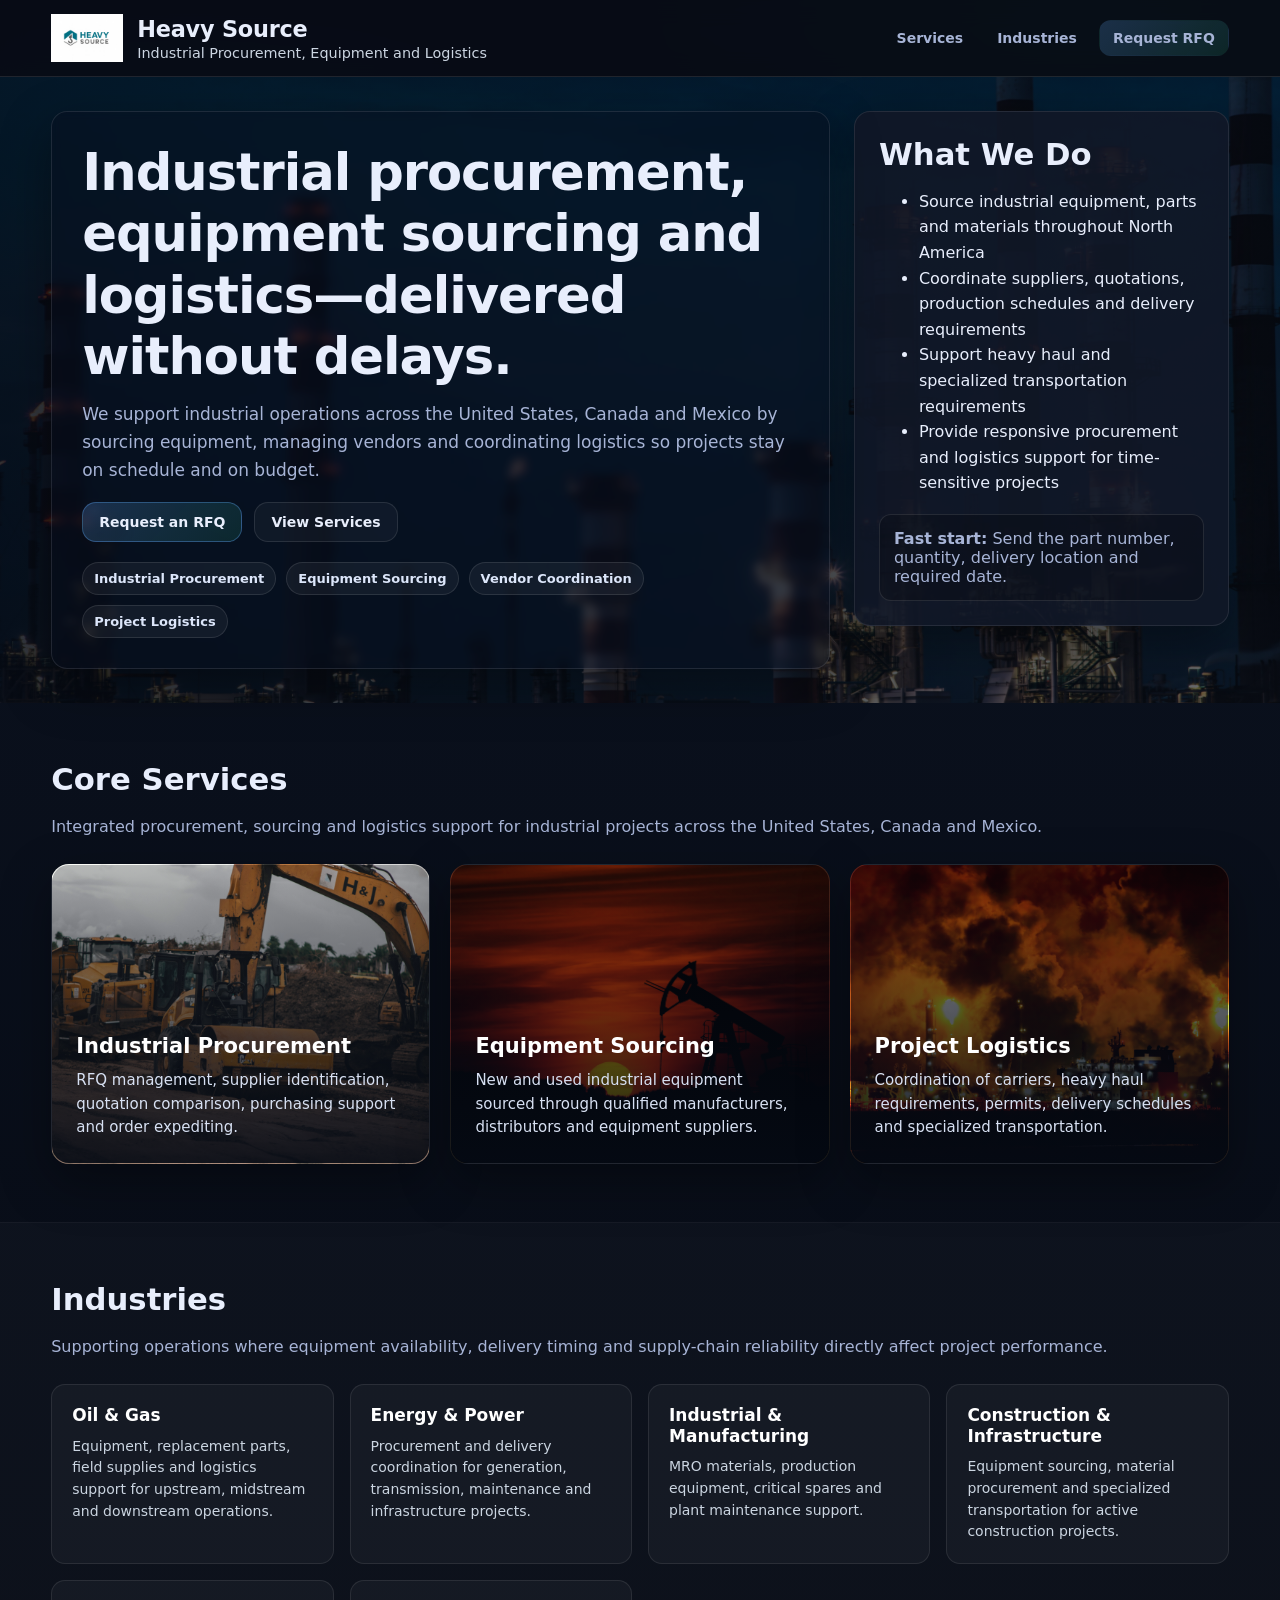
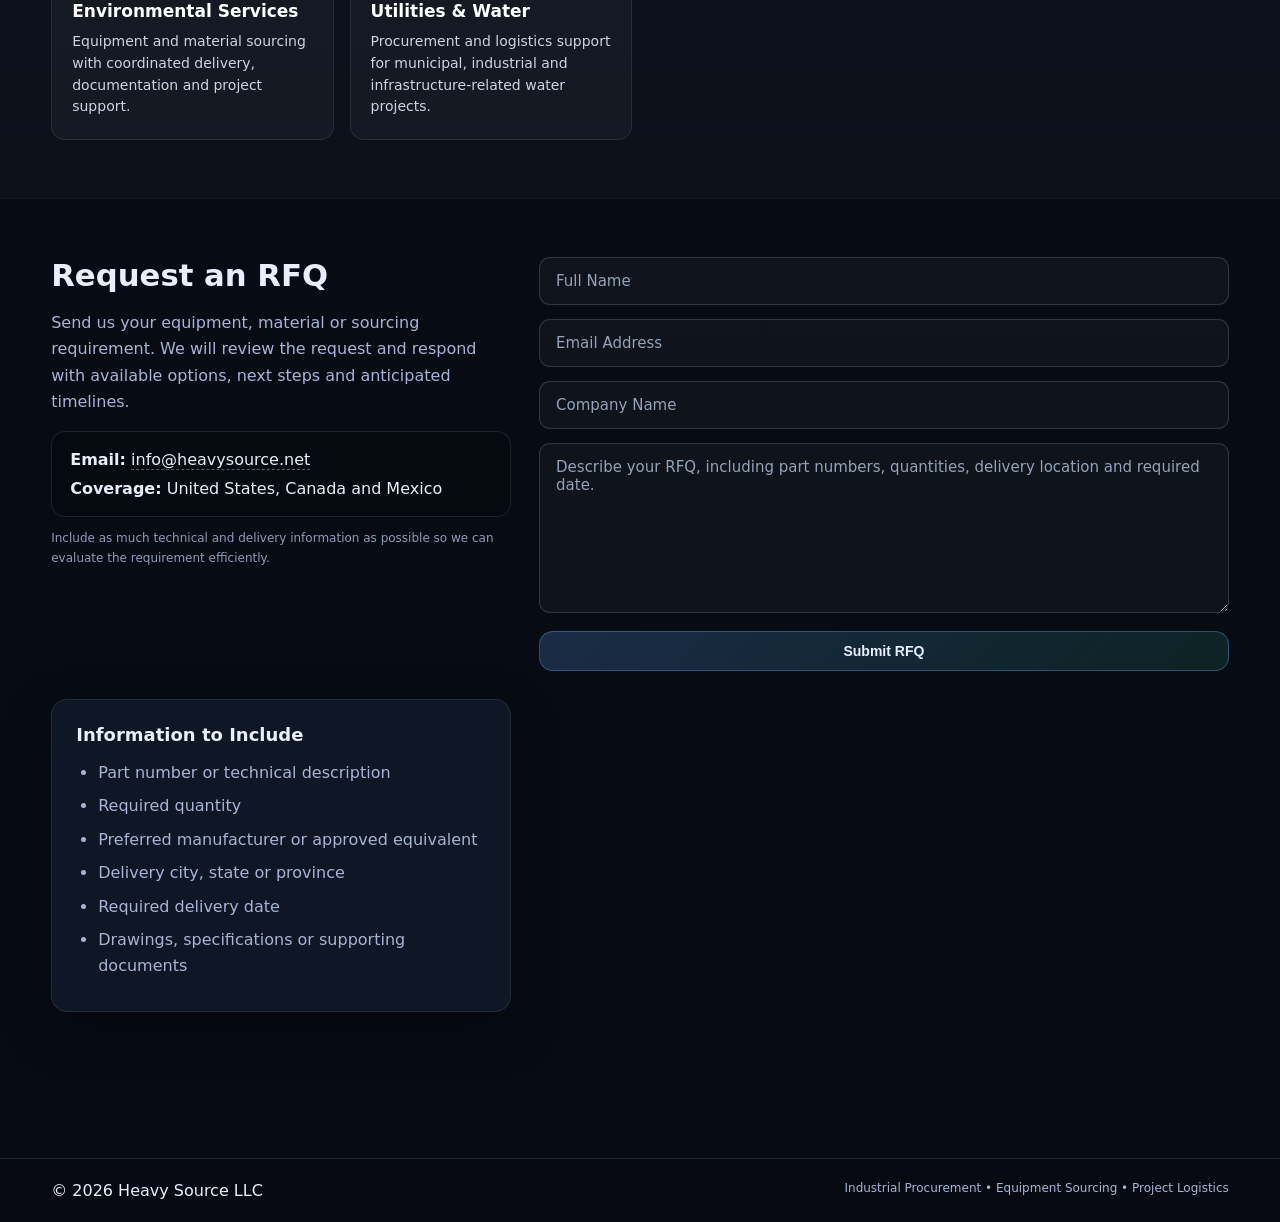
==== commit 7315d03a: "Force homepage stylesheet refresh" ====
--- a/index.html
+++ b/index.html
@@ -11,7 +11,7 @@
     content="Heavy Source provides industrial procurement, equipment sourcing, vendor coordination and logistics support across the United States, Canada and Mexico."
   >
 
-  <link rel="stylesheet" href="style.css">
+<link rel="stylesheet" href="style.css?v=20260730-1">
 </head>
 
 <body>
--- a/style.css
+++ b/style.css
@@ -1,291 +1,341 @@
-:root{
-  --bg:#0b1220;
-  --panel:#0f1a2f;
-  --text:#e8eefc;
-  --muted:#a7b4d6;
-  --line:rgba(255,255,255,.10);
-  --accent:#60a5fa;
-  --accent2:#34d399;
-  --shadow:0 18px 50px rgba(0,0,0,.35);
-  --radius:16px;
-}
-
-*{box-sizing:border-box}
-html,body{height:100%}
-body{
-  margin:0;
-  font-family: ui-sans-serif, system-ui, -apple-system, Segoe UI, Roboto, Helvetica, Arial, "Apple Color Emoji","Segoe UI Emoji";
-  color:var(--text);
+:root {
+  --bg: #0b1220;
+  --panel: #0f1a2f;
+  --text: #e8eefc;
+  --muted: #a7b4d6;
+  --line: rgba(255, 255, 255, 0.1);
+  --accent: #60a5fa;
+  --accent2: #34d399;
+  --shadow: 0 18px 50px rgba(0, 0, 0, 0.35);
+  --radius: 16px;
+}
+
+* {
+  box-sizing: border-box;
+}
+
+html {
+  scroll-behavior: smooth;
+}
+
+html,
+body {
+  min-height: 100%;
+}
+
+body {
+  margin: 0;
+  font-family:
+    ui-sans-serif,
+    system-ui,
+    -apple-system,
+    BlinkMacSystemFont,
+    "Segoe UI",
+    Roboto,
+    Helvetica,
+    Arial,
+    sans-serif;
+  color: var(--text);
   background:
-    radial-gradient(900px 500px at 15% 10%, rgba(96,165,250,.20), transparent 60%),
-    radial-gradient(900px 500px at 85% 0%, rgba(52,211,153,.14), transparent 60%),
+    radial-gradient(
+      900px 500px at 15% 10%,
+      rgba(96, 165, 250, 0.2),
+      transparent 60%
+    ),
+    radial-gradient(
+      900px 500px at 85% 0%,
+      rgba(52, 211, 153, 0.14),
+      transparent 60%
+    ),
     linear-gradient(180deg, var(--bg), #070b14 70%);
 }
 
-a{color:inherit}
-a:hover{opacity:.9}
-p{line-height:1.65;color:var(--muted)}
-h1,h2,h3{line-height:1.2;margin:0 0 .5rem}
-h1{font-size: clamp(32px, 4vw, 52px); letter-spacing:-.02em;}
-h2{font-size: clamp(22px, 2.4vw, 30px)}
-h3{font-size: 16px; color:var(--text); margin-top:0}
-
-.wrap{
-  width:min(1100px, 92vw);
-  margin:0 auto;
-}
-
-.site-header{
-  position:sticky;
-  top:0;
-  z-index:10;
-  backdrop-filter:saturate(120%) blur(10px);
-  background:rgba(7,11,20,.55);
-  border-bottom:1px solid var(--line);
-}
-
-.header-inner{
-  display:flex;
-  align-items:center;
-  justify-content:space-between;
-  gap:16px;
-  padding:14px 0;
-}
-
-.brand{
-  display:flex;
-  align-items:center;
-  gap:12px;
-  min-width: 220px;
-}
-.brand-mark{
-  width:42px;height:42px;border-radius:14px;
-  display:grid;place-items:center;
-  background:linear-gradient(135deg, rgba(96,165,250,.25), rgba(52,211,153,.18));
-  border:1px solid var(--line);
-  box-shadow: var(--shadow);
-  font-weight:700;
-}
-.brand-name{font-weight:800;letter-spacing:-.01em}
-.brand-tag{font-size:12px;color:var(--muted);margin-top:2px}
-
-.nav{
-  display:flex;
-  align-items:center;
-  gap:10px;
-  flex-wrap:wrap;
-  justify-content:flex-end;
-}
-.nav a{
-  text-decoration:none;
-  font-weight:600;
-  font-size:14px;
-  color:var(--muted);
-  padding:8px 10px;
-  border-radius:12px;
-  border:1px solid transparent;
-}
-.nav a:hover{
-  color:var(--text);
-  border-color:var(--line);
-  background:rgba(255,255,255,.04);
-}
-
-.btn{
-  display:inline-flex;
-  align-items:center;
-  justify-content:center;
-  gap:8px;
-  text-decoration:none;
-  border-radius:14px;
-  border:1px solid var(--line);
-  padding:10px 14px;
-  font-weight:800;
-  font-size:14px;
-  color:var(--text);
-  background:rgba(255,255,255,.04);
-}
-.btn:hover{background:rgba(255,255,255,.07)}
-.btn.primary{
-  border-color:rgba(96,165,250,.45);
-  background:linear-gradient(135deg, rgba(96,165,250,.25), rgba(52,211,153,.16));
-}
-.btn.small{padding:8px 12px;border-radius:12px;font-weight:800}
-
-main{padding:46px 0 70px}
-.hero{
+img {
+  max-width: 100%;
+}
+
+a {
+  color: inherit;
+}
+
+a:hover {
+  opacity: 0.92;
+}
+
+p {
+  line-height: 1.65;
+  color: var(--muted);
+}
+
+h1,
+h2,
+h3 {
+  line-height: 1.2;
+  margin: 0 0 0.5rem;
+}
+
+h1 {
+  font-size: clamp(32px, 4vw, 52px);
+  letter-spacing: -0.02em;
+}
+
+h2 {
+  font-size: clamp(24px, 2.4vw, 32px);
+}
+
+h3 {
+  font-size: 18px;
+  color: var(--text);
+}
+
+ul {
+  line-height: 1.6;
+}
+
+.wrap {
+  width: min(1200px, 92vw);
+  margin: 0 auto;
+}
+
+
+/* HEADER */
+
+.site-header {
+  position: sticky;
+  top: 0;
+  z-index: 100;
+  backdrop-filter: saturate(120%) blur(12px);
+  background: rgba(7, 11, 20, 0.88);
+  border-bottom: 1px solid var(--line);
+}
+
+.header-inner {
+  display: flex;
+  align-items: center;
+  justify-content: space-between;
+  gap: 24px;
+  padding: 14px 0;
+}
+
+.brand {
+  display: flex;
+  align-items: center;
+  gap: 14px;
+  min-width: 260px;
+  text-decoration: none;
+}
+
+.brand:hover {
+  opacity: 1;
+}
+
+.logo-img {
+  width: 72px;
+  height: 48px;
+  object-fit: contain;
+  display: block;
+  background: #fff;
+}
+
+.brand-text {
+  display: flex;
+  flex-direction: column;
+}
+
+.brand-name {
+  font-size: 1.4rem;
+  font-weight: 800;
+  letter-spacing: -0.01em;
+  text-decoration: none;
+}
+
+.brand-tag {
+  margin-top: 3px;
+  font-size: 0.9rem;
+  color: #cbd5e1;
+  text-decoration: none;
+}
+
+.nav {
+  display: flex;
+  align-items: center;
+  justify-content: flex-end;
+  gap: 10px;
+  flex-wrap: wrap;
+}
+
+.nav a {
+  padding: 9px 11px;
+  border: 1px solid transparent;
+  border-radius: 12px;
+  color: var(--muted);
+  font-size: 14px;
+  font-weight: 700;
+  text-decoration: none;
+}
+
+.nav a:hover,
+.nav a[aria-current="page"] {
+  color: var(--text);
+  border-color: var(--line);
+  background: rgba(255, 255, 255, 0.04);
+}
+
+
+/* BUTTONS */
+
+.btn {
+  display: inline-flex;
+  align-items: center;
+  justify-content: center;
+  gap: 8px;
+  padding: 11px 16px;
+  border: 1px solid rgba(96, 165, 250, 0.35);
+  border-radius: 14px;
+  color: var(--text);
+  background:
+    linear-gradient(
+      135deg,
+      rgba(96, 165, 250, 0.22),
+      rgba(52, 211, 153, 0.12)
+    );
+  font-size: 14px;
+  font-weight: 800;
+  text-decoration: none;
+  cursor: pointer;
+}
+
+.btn:hover {
+  opacity: 1;
+  background:
+    linear-gradient(
+      135deg,
+      rgba(96, 165, 250, 0.32),
+      rgba(52, 211, 153, 0.2)
+    );
+}
+
+.btn.ghost {
+  border-color: var(--line);
+  background: rgba(255, 255, 255, 0.04);
+}
+
+.btn.small {
+  padding: 9px 13px;
+  border-radius: 12px;
+}
+
+
+/* MAIN AND HERO */
+
+main {
+  padding: 0 0 70px;
+}
+
+.hero {
   position: relative;
-  padding: 28px 0 22px;
-  background: url("hero-bg.jpg.JPG") center/cover no-repeat;
-}
-
-.hero::before{
+  padding: 34px 0;
+  background:
+    url("hero-bg.jpg.JPG") center center / cover no-repeat;
+  isolation: isolate;
+}
+
+.hero::before {
   content: "";
   position: absolute;
-  insetb: 0;
-  .hero::before{
-  background: rgba(5,10,20,.82);
-};
-  z-index: 0;
-}
-
-.hero .wrap{
-  position: relative;
-  z-index: 1;
-}
-
-}
-.hero-grid{
-  display:grid;
-  grid-template-columns: 1.25fr .75fr;
-  gap:26px;
-  align-items:start;
-}
-.hero-copy{
-  background:rgba(255,255,255,.03);
-  border:1px solid var(--line);
-  border-radius:var(--radius);
-  padding:26px;
+  inset: 0;
+  z-index: -1;
+  background:
+    linear-gradient(
+      90deg,
+      rgba(5, 10, 20, 0.82),
+      rgba(5, 10, 20, 0.58)
+    );
+}
+
+.hero-grid {
+  display: grid;
+  grid-template-columns: minmax(0, 1.35fr) minmax(320px, 0.65fr);
+  gap: 24px;
+  align-items: start;
+}
+
+.hero-copy {
+  padding: 30px;
+  border: 1px solid var(--line);
+  border-radius: var(--radius);
+  background: rgba(8, 15, 30, 0.44);
   box-shadow: var(--shadow);
-}
-.lead{
-  font-size:16px;
-  margin:12px 0 18px;
-}
-
-.cta-row{
-  display:flex;
-  gap:12px;
-  flex-wrap:wrap;
-  margin-top:14px;
-}
-
-.kpis{
-  display:grid;
-  grid-template-columns: 1fr;
-  gap:14px;
-}
-.kpi{
-  background:rgba(255,255,255,.03);
-  border:1px solid var(--line);
-  border-radius:var(--radius);
-  padding:18px;
-}
-.kpi strong{display:block;font-size:13px;color:var(--muted);font-weight:700;margin-bottom:6px}
-.kpi span{font-weight:900;font-size:18px}
-
-.section{
-  margin-top:26px;
-}
-.section-card{
-  background:rgba(255,255,255,.03);
-  border:1px solid var(--line);
-  border-radius:var(--radius);
-  padding:22px;
+  backdrop-filter: blur(4px);
+}
+
+.hero-card .card {
+  margin-bottom: 0;
+}
+
+.lead {
+  margin: 12px 0 18px;
+  font-size: 17px;
+}
+
+.eyebrow {
+  margin: 0 0 16px;
+  color: #b9c7e8;
+  font-size: 14px;
+  font-weight: 800;
+  letter-spacing: 0.04em;
+  text-transform: uppercase;
+}
+
+.cta-row {
+  display: flex;
+  gap: 12px;
+  flex-wrap: wrap;
+  margin-top: 18px;
+}
+
+.trust {
+  display: flex;
+  gap: 10px;
+  flex-wrap: wrap;
+  margin-top: 20px;
+}
+
+.chip {
+  padding: 8px 11px;
+  border: 1px solid var(--line);
+  border-radius: 999px;
+  background: rgba(255, 255, 255, 0.05);
+  color: #dce6fa;
+  font-size: 13px;
+  font-weight: 700;
+}
+
+
+/* SECTIONS */
+
+.section {
+  margin-top: 0;
+  padding: 58px 0;
+}
+
+.section.alt {
+  background: rgba(255, 255, 255, 0.018);
+  border-top: 1px solid rgba(255, 255, 255, 0.035);
+  border-bottom: 1px solid rgba(255, 255, 255, 0.035);
+}
+
+.muted {
+  color: var(--muted);
+}
+
+.card {
+  padding: 24px;
+  margin-bottom: 18px;
+  border: 1px solid rgba(255, 255, 255, 0.09);
+  border-radius: var(--radius);
+  background: rgba(17, 24, 39, 0.9);
   box-shadow: var(--shadow);
-}
-
-.grid-2{
-  display:grid;
-  grid-template-columns: 1fr 1fr;
-  gap:18px;
-}
-
-.list{
-  margin:12px 0 0;
-  padding-left:18px;
-  color:var(--muted);
-}
-.list li{margin:8px 0}
-
-.badges{
-  display:flex;
-  flex-wrap:wrap;
-  gap:10px;
-  margin-top:10px;
-}
-.badge{
-  font-size:13px;
-  font-weight:700;
-  color:var(--text);
-  border:1px solid var(--line);
-  background:rgba(255,255,255,.04);
-  padding:8px 10px;
-  border-radius:999px;
-}
-
-.contact-box{
-  display:grid;
-  gap:10px;
-  margin-top:10px;
-  padding:16px;
-  border-radius:14px;
-  border:1px solid var(--line);
-  background:rgba(0,0,0,.18);
-}
-.contact-box a{color:var(--text);text-decoration:none;border-bottom:1px dashed rgba(255,255,255,.35)}
-.contact-box a:hover{border-bottom-color:rgba(255,255,255,.7)}
-
-.smallprint{
-  font-size:12px;
-  color:rgba(167,180,214,.85);
-  margin-top:10px;
-}
-
-.site-footer{
-  border-top:1px solid var(--line);
-  background:rgba(7,11,20,.55);
-}
-.footer-inner{
-  padding:18px 0;
-  display:flex;
-  justify-content:space-between;
-  gap:12px;
-  flex-wrap:wrap;
-}
-.footer-inner .muted{color:var(--muted);font-size:12px}
-
-@media (max-width: 900px){
-  .hero-grid{grid-template-columns:1fr}
-  .grid-2{grid-template-columns:1fr}
-  .brand{min-width:auto}
-}
-
-@media (prefers-reduced-motion: reduce){
-  *{scroll-behavior:auto}
-}
-
-/* ===== HEADER / LOGO FIX ===== */
-.logo-img {
-  height: 48px;
-  width: auto;
-  display: block;
-}
-
-.brand {
-  display: flex;
-  align-items: center;
-  gap: 12px;
-}
-
-.brand-name {
-  font-size: 1.4rem;
-  font-weight: 700;
-}
-
-.brand-tag {
-  font-size: 0.95rem;
-  color: #cbd5e1;
-}
-
-
-/* ===== SERVICES CARD CLEANUP ===== */
-.card {
-  background: #111827;
-  border: 1px solid rgba(255,255,255,0.08);
-  padding: 16px;
-  margin-bottom: 12px;
-  border-radius: 10px;
 }
 
 .card h3 {
@@ -293,123 +343,311 @@
 }
 
 .card p {
+  margin-top: 0;
+}
+
+.note {
+  margin-top: 18px;
+  padding: 14px;
+  border: 1px solid var(--line);
+  border-radius: 12px;
+  background: rgba(0, 0, 0, 0.22);
+  color: var(--muted);
+}
+
+.checklist {
+  margin: 14px 0 0;
+  padding-left: 22px;
+  color: var(--muted);
+}
+
+.checklist li {
+  margin: 8px 0;
+}
+
+
+/* SERVICE CARDS */
+
+.services-grid {
+  display: grid;
+  grid-template-columns: repeat(3, minmax(0, 1fr));
+  gap: 20px;
+  margin-top: 24px;
+}
+
+.service-card {
+  position: relative;
+  min-height: 300px;
+  overflow: hidden;
+  border: 1px solid var(--line);
+  border-radius: 18px;
+  background-position: center;
+  background-repeat: no-repeat;
+  background-size: cover;
+  box-shadow: var(--shadow);
+  transition:
+    transform 0.25s ease,
+    border-color 0.25s ease;
+}
+
+.service-card:hover {
+  transform: translateY(-5px);
+  border-color: rgba(96, 165, 250, 0.45);
+}
+
+.service-card .overlay {
+  position: absolute;
+  inset: 0;
+  background:
+    linear-gradient(
+      to bottom,
+      rgba(5, 10, 20, 0.28),
+      rgba(5, 10, 20, 0.92)
+    );
+}
+
+.service-card .content {
+  position: absolute;
+  right: 0;
+  bottom: 0;
+  left: 0;
+  z-index: 1;
+  padding: 24px;
+}
+
+.service-card h3 {
+  margin: 0 0 10px;
+  color: #fff;
+  font-size: 21px;
+}
+
+.service-card p {
   margin: 0;
-  color: #d1d5db;
-}
-
-/* ===== PREMIUM SERVICE CARDS ===== */
-.services-grid{
-  display:grid;
-  grid-template-columns: repeat(auto-fit,minmax(260px,1fr));
-.service-card{
-  position:relative;
-  min-height:260px;
-  border-radius:16px;
-  overflow:hidden;
-  background-size:cover;
-  background-position:center;
-  background-repeat:no-repeat;
-  box-shadow:0 8px 24px rgba(0,0,0,.28);
-  transition:transform .25s ease;
-  border:none;
-}gap:20pxx rgba(0,0,0,.28);
-  transition:transform .25s ease;
-  border: none;
-}
-
-.service-card:hover{
-  transform: translateY(-6px);
-
-}
-
-.service-card .overlay{
-  position:absolute;
-  inset:0;
-  background: linear-gradient(
-  to bottom,
-  rgba(5,10,20,.55),
-  
-  max-width: 85%;rgba(5,10,20,.75)
-);
-}
-
-.service-card .content{
-  position:relative;
-  z-index:1;
-  padding:20px;
-  max-width: 85%;
-}
-
-.service-card h3{
-  margin:0 0 10px;
-  color:#fff;
-}
-
-.service-card p{
-  margin:0;
-  color:#d1d5db;
-  font-size:15px;
-  line-height:1.5;
-}
-.industries-grid{
-  display:grid;
-  grid-template-columns: repeat(auto-fit,minmax(220px,1fr));
-  gap:16px;
-  margin-top:20px;
-}
-
-.industry-card{
-  padding:18px;
-  border-radius:14px;
-  background:rgba(255,255,255,.03);
-  border:1px solid rgba(255,255,255,.08);
-  transition:all .2s ease;
-}
-
-.industry-card:hover{
-  transform:translateY(-4px);
-  background:rgba(255,255,255,.06);
-}
-
-.industry-card h3{
-  margin:0 0 8px;
-  color:#fff;
-  font-size:16px;
-}
-
-.industry-card p{
-  margin:0;
-  color:#cbd5e1;
-  font-size:14px;
-  line-height:1.4;
-}
-.contact-form{
-  margin-top:20px;
-  display:flex;
-  flex-direction:column;
-  gap:14px;
-  max-width:600px;
+  color: #d7e0f2;
+  font-size: 15px;
+  line-height: 1.55;
+}
+
+
+/* INDUSTRY AND DETAIL CARDS */
+
+.industries-grid {
+  display: grid;
+  grid-template-columns: repeat(4, minmax(0, 1fr));
+  gap: 16px;
+  margin-top: 24px;
+}
+
+.industry-card {
+  min-height: 160px;
+  padding: 20px;
+  border: 1px solid rgba(255, 255, 255, 0.09);
+  border-radius: 14px;
+  background: rgba(255, 255, 255, 0.035);
+  transition:
+    transform 0.2s ease,
+    background 0.2s ease;
+}
+
+.industry-card:hover {
+  transform: translateY(-4px);
+  background: rgba(255, 255, 255, 0.065);
+}
+
+.industry-card h3 {
+  margin: 0 0 10px;
+  color: #fff;
+  font-size: 17px;
+}
+
+.industry-card p {
+  margin: 0;
+  color: #cbd5e1;
+  font-size: 14px;
+  line-height: 1.55;
+}
+
+
+/* CONTACT */
+
+.contact {
+  display: grid;
+  grid-template-columns: minmax(0, 0.8fr) minmax(420px, 1.2fr);
+  gap: 28px;
+  align-items: start;
+}
+
+.contact-box {
+  display: grid;
+  gap: 10px;
+  margin-top: 16px;
+  padding: 18px;
+  border: 1px solid var(--line);
+  border-radius: 14px;
+  background: rgba(0, 0, 0, 0.18);
+}
+
+.contact-box a {
+  color: var(--text);
+  text-decoration: none;
+  border-bottom: 1px dashed rgba(255, 255, 255, 0.35);
+}
+
+.contact-form {
+  display: flex;
+  flex-direction: column;
+  gap: 14px;
+  width: 100%;
+  max-width: none;
 }
 
 .form-row input,
-.form-row textarea{
-  width:100%;
-  padding:12px 14px;
-  border-radius:10px;
-  border:1px solid rgba(255,255,255,.15);
-  background:rgba(255,255,255,.03);
-  color:#fff;
-  font-size:14px;
+.form-row textarea {
+  width: 100%;
+  padding: 14px 16px;
+  border: 1px solid rgba(255, 255, 255, 0.15);
+  border-radius: 11px;
+  background: rgba(255, 255, 255, 0.035);
+  color: #fff;
+  font-family: inherit;
+  font-size: 15px;
+}
+
+.form-row textarea {
+  min-height: 170px;
+  resize: vertical;
 }
 
 .form-row input::placeholder,
-.form-row textarea::placeholder{
-  color:#94a3b8;
+.form-row textarea::placeholder {
+  color: #94a3b8;
 }
 
 .form-row input:focus,
-.form-row textarea:focus{
-  outline:none;
-  border-color:rgba(96,165,250,.6);
-  background:rgba(255,255,255,.05);
-}
+.form-row textarea:focus {
+  outline: none;
+  border-color: rgba(96, 165, 250, 0.7);
+  background: rgba(255, 255, 255, 0.055);
+}
+
+.contact-form .btn {
+  width: 100%;
+}
+
+.smallprint {
+  margin-top: 12px;
+  color: rgba(167, 180, 214, 0.85);
+  font-size: 12px;
+}
+
+
+/* FOOTER */
+
+.site-footer {
+  border-top: 1px solid var(--line);
+  background: rgba(7, 11, 20, 0.78);
+}
+
+.footer-inner {
+  display: flex;
+  justify-content: space-between;
+  gap: 14px;
+  flex-wrap: wrap;
+  padding: 22px 0;
+}
+
+.footer-inner .muted {
+  color: var(--muted);
+  font-size: 12px;
+}
+
+
+/* TABLET */
+
+@media (max-width: 1000px) {
+  .hero-grid {
+    grid-template-columns: 1fr;
+  }
+
+  .hero-card {
+    max-width: none;
+  }
+
+  .industries-grid {
+    grid-template-columns: repeat(2, minmax(0, 1fr));
+  }
+
+  .contact {
+    grid-template-columns: 1fr;
+  }
+
+  .contact-form {
+    max-width: none;
+  }
+}
+
+
+/* MOBILE */
+
+@media (max-width: 760px) {
+  .header-inner {
+    align-items: flex-start;
+    flex-direction: column;
+  }
+
+  .brand {
+    min-width: 0;
+  }
+
+  .brand-tag {
+    font-size: 0.75rem;
+  }
+
+  .nav {
+    width: 100%;
+    justify-content: flex-start;
+  }
+
+  .nav a {
+    padding: 7px 8px;
+    font-size: 13px;
+  }
+
+  .hero {
+    padding: 22px 0;
+  }
+
+  .hero-copy {
+    padding: 22px;
+  }
+
+  .services-grid,
+  .industries-grid {
+    grid-template-columns: 1fr;
+  }
+
+  .service-card {
+    min-height: 250px;
+  }
+
+  .section {
+    padding: 42px 0;
+  }
+}
+
+
+/* REDUCED MOTION */
+
+@media (prefers-reduced-motion: reduce) {
+  * {
+    scroll-behavior: auto;
+    transition: none !important;
+  }
+}
+.brand,
+.brand *,
+.brand:visited,
+.brand:hover,
+.brand:focus {
+  text-decoration: none !important;
+}
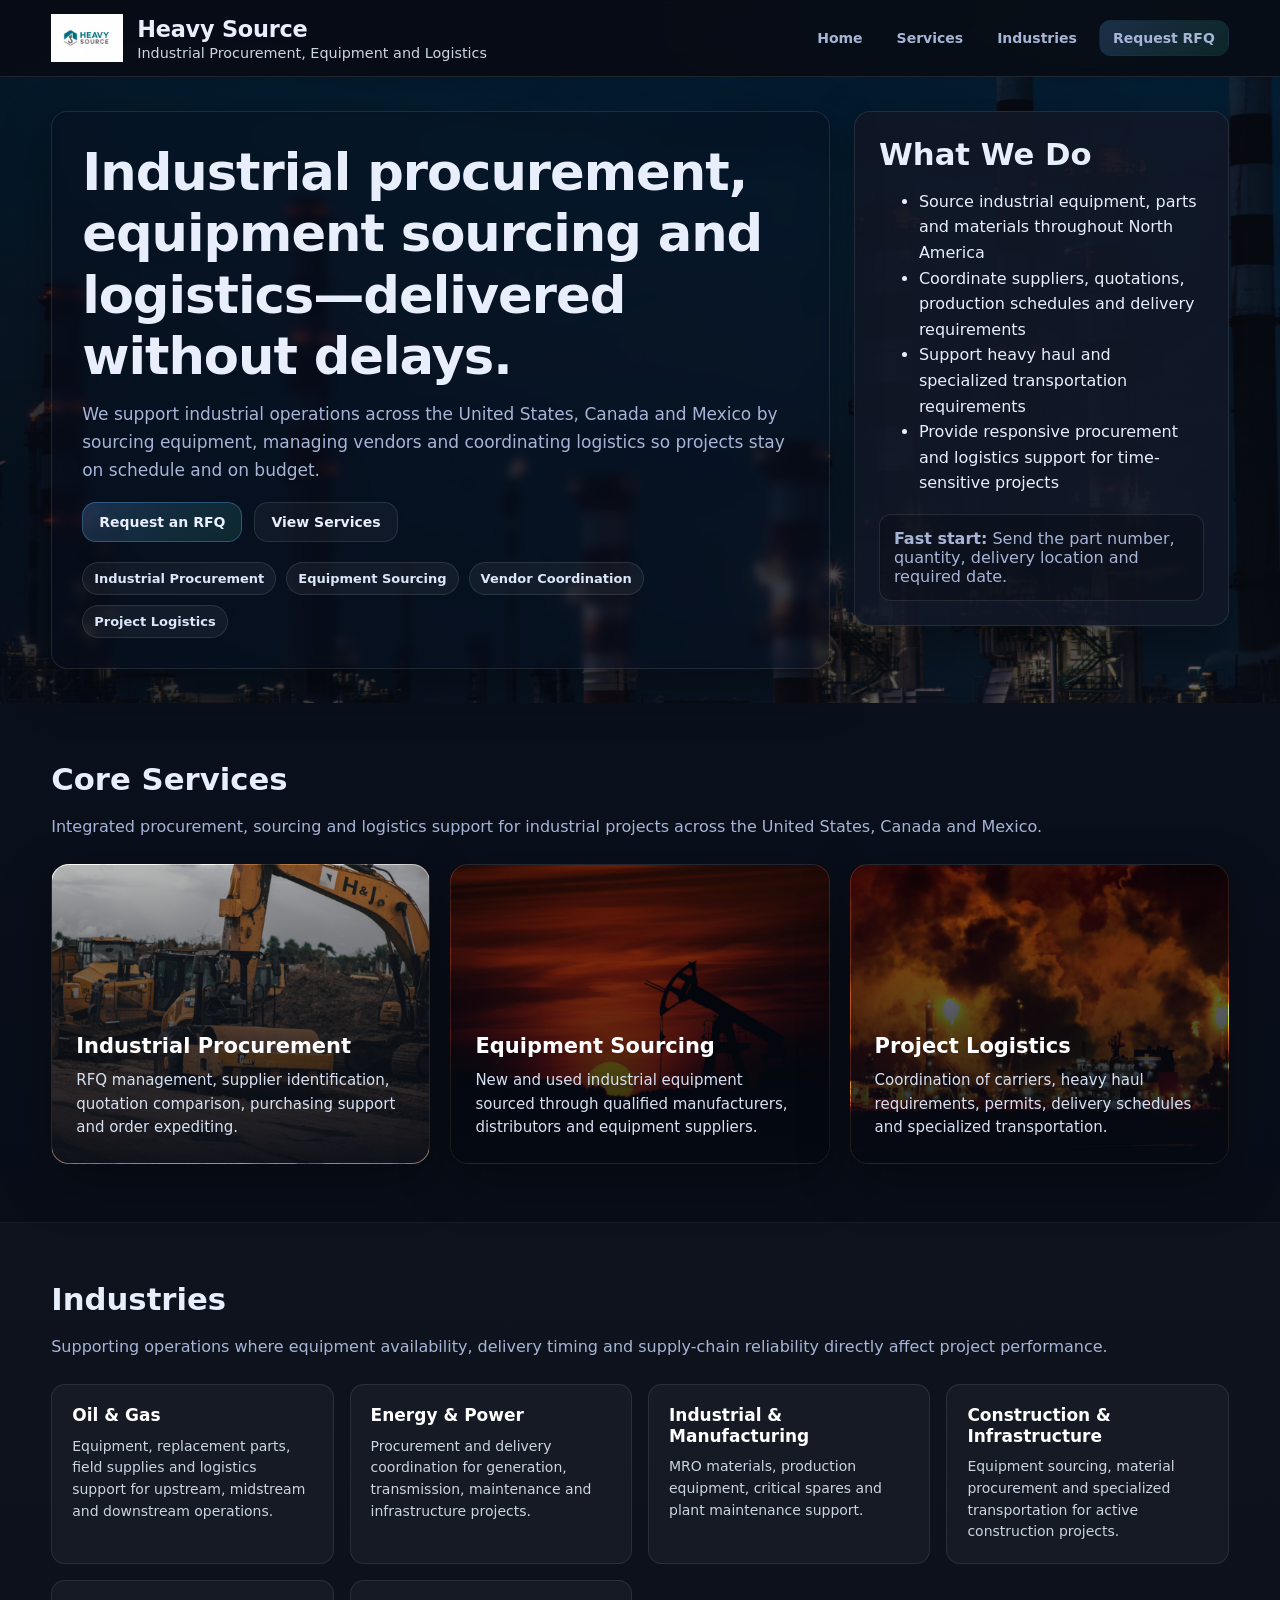
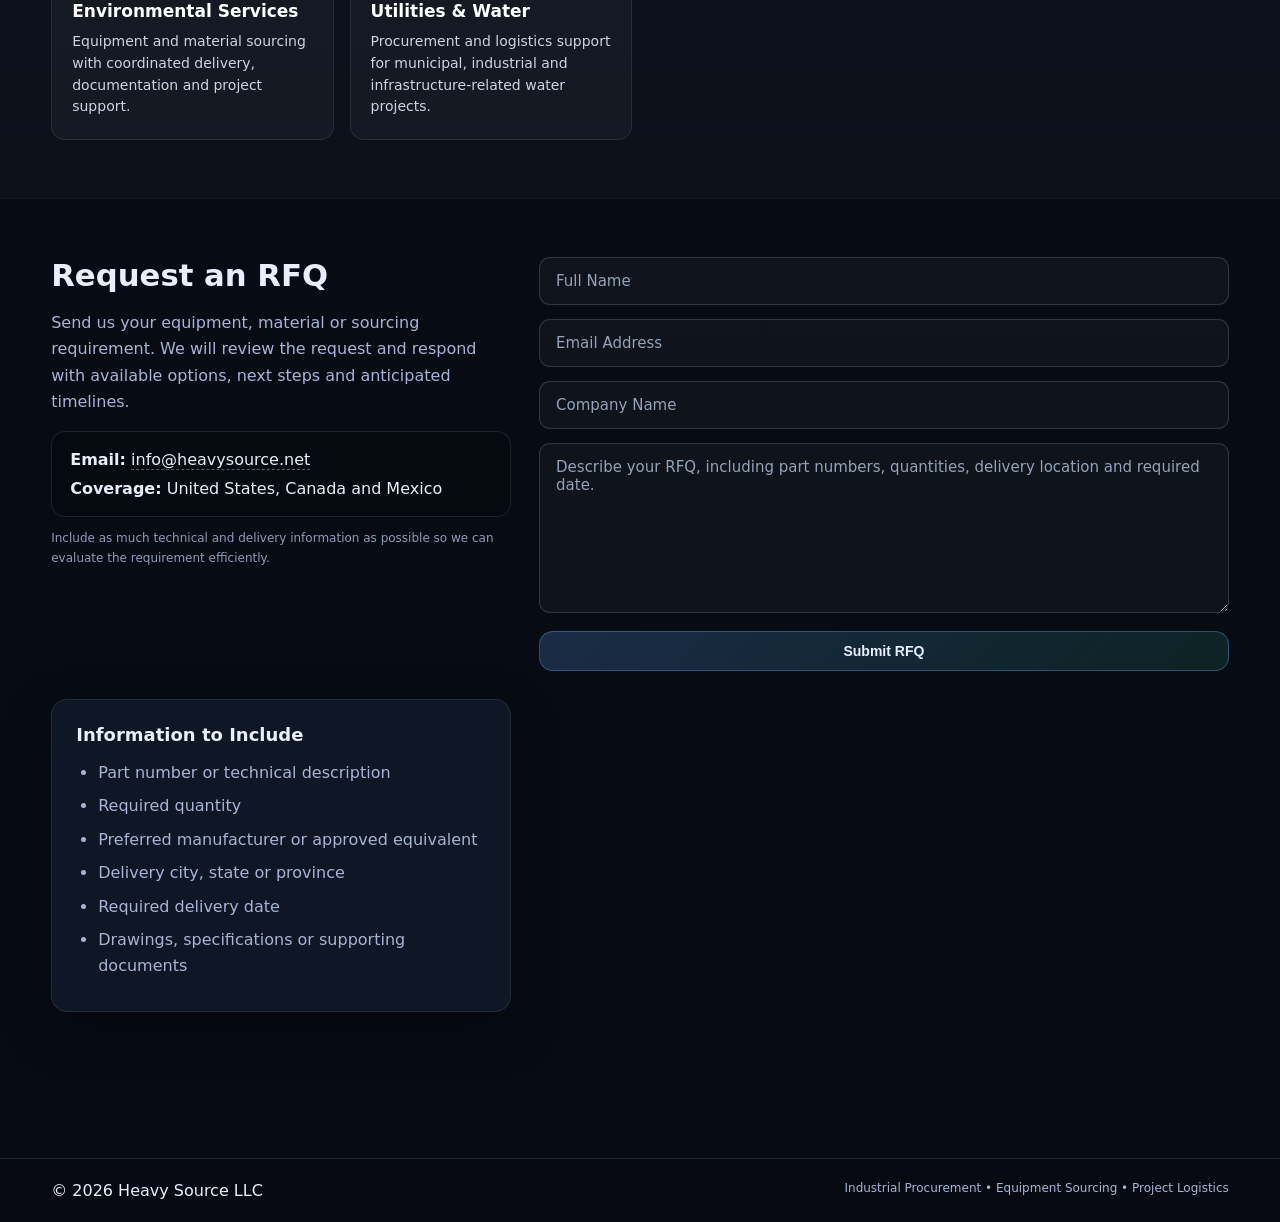
==== commit 3745713e: "Update index.html" ====
--- a/index.html
+++ b/index.html
@@ -34,11 +34,12 @@
         </div>
       </a>
 
-      <nav class="nav" aria-label="Main navigation">
-        <a href="#services">Services</a>
-        <a href="#industries">Industries</a>
-        <a href="#contact" class="btn small">Request RFQ</a>
-      </nav>
+    <nav class="nav" aria-label="Main navigation">
+  <a href="index.html">Home</a>
+  <a href="services.html">Services</a>
+  <a href="#industries">Industries</a>
+  <a href="#contact" class="btn small">Request RFQ</a>
+</nav>
 
     </div>
   </header>
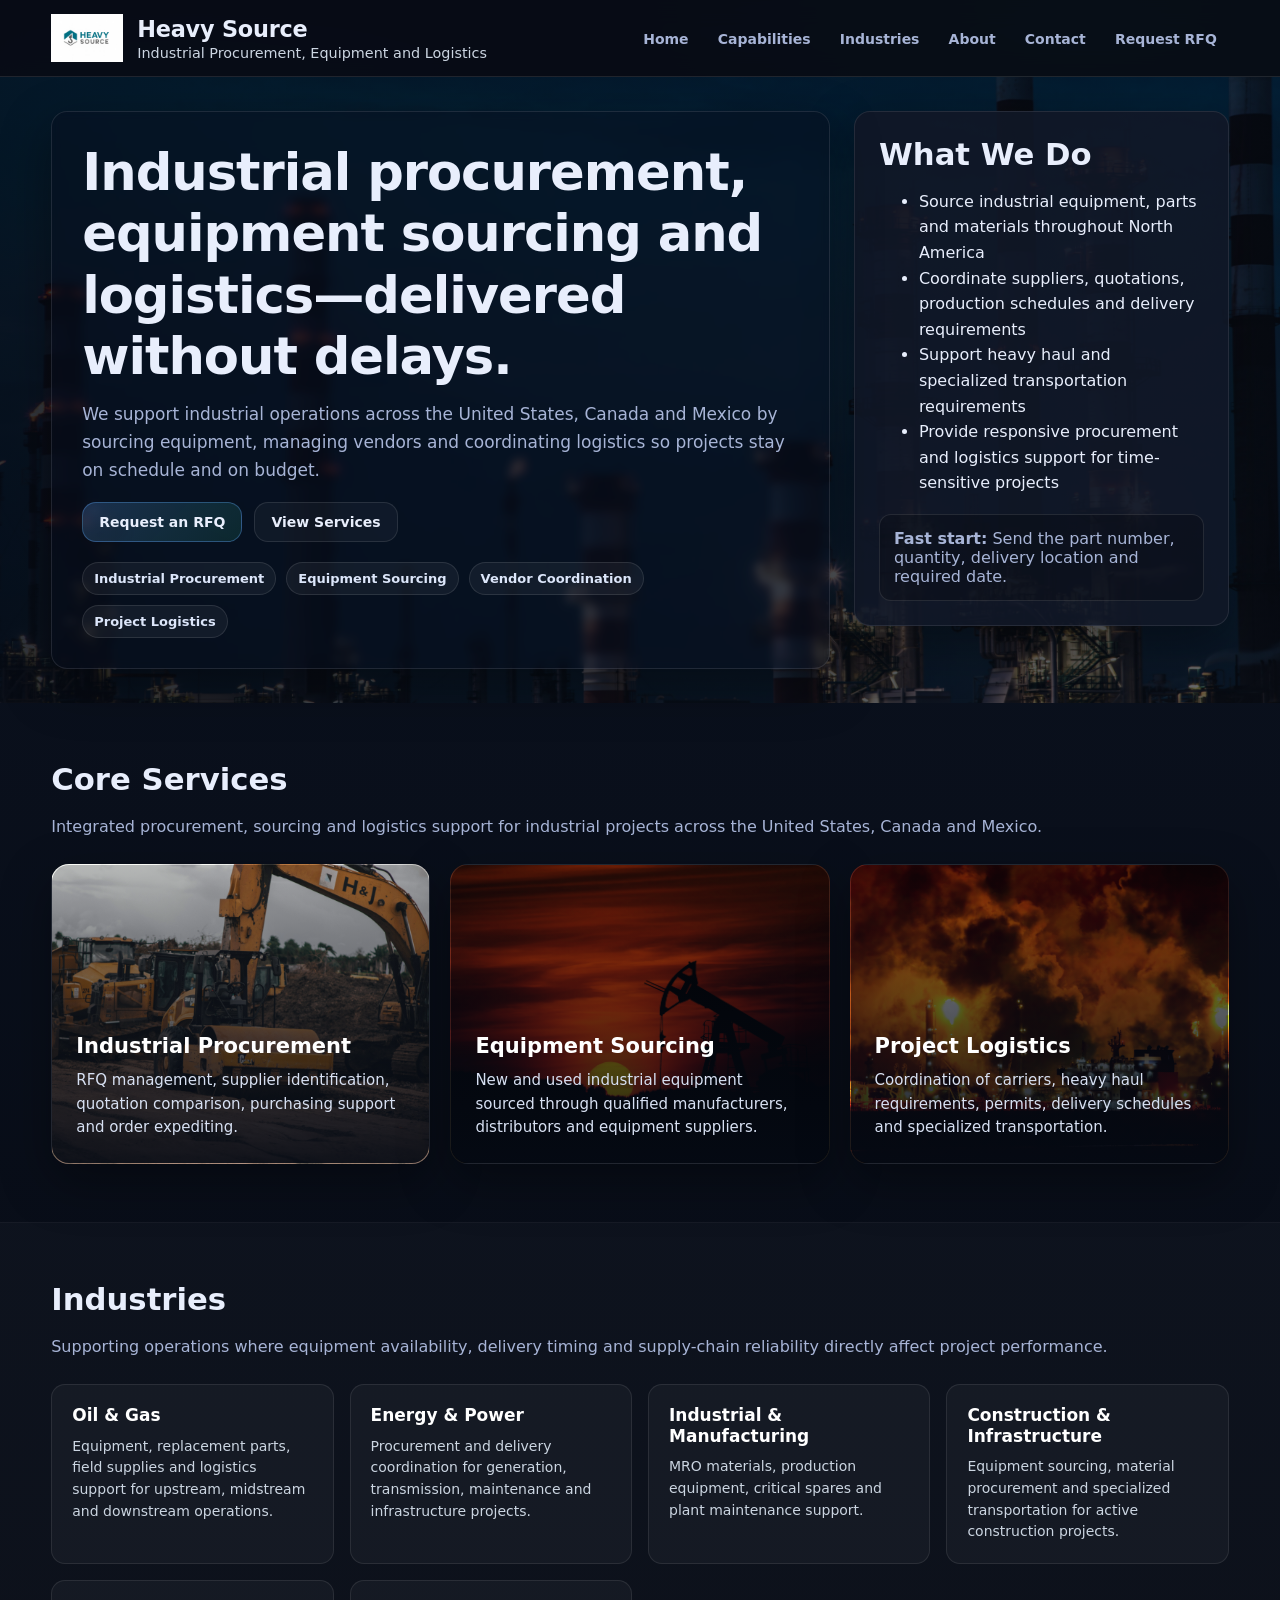
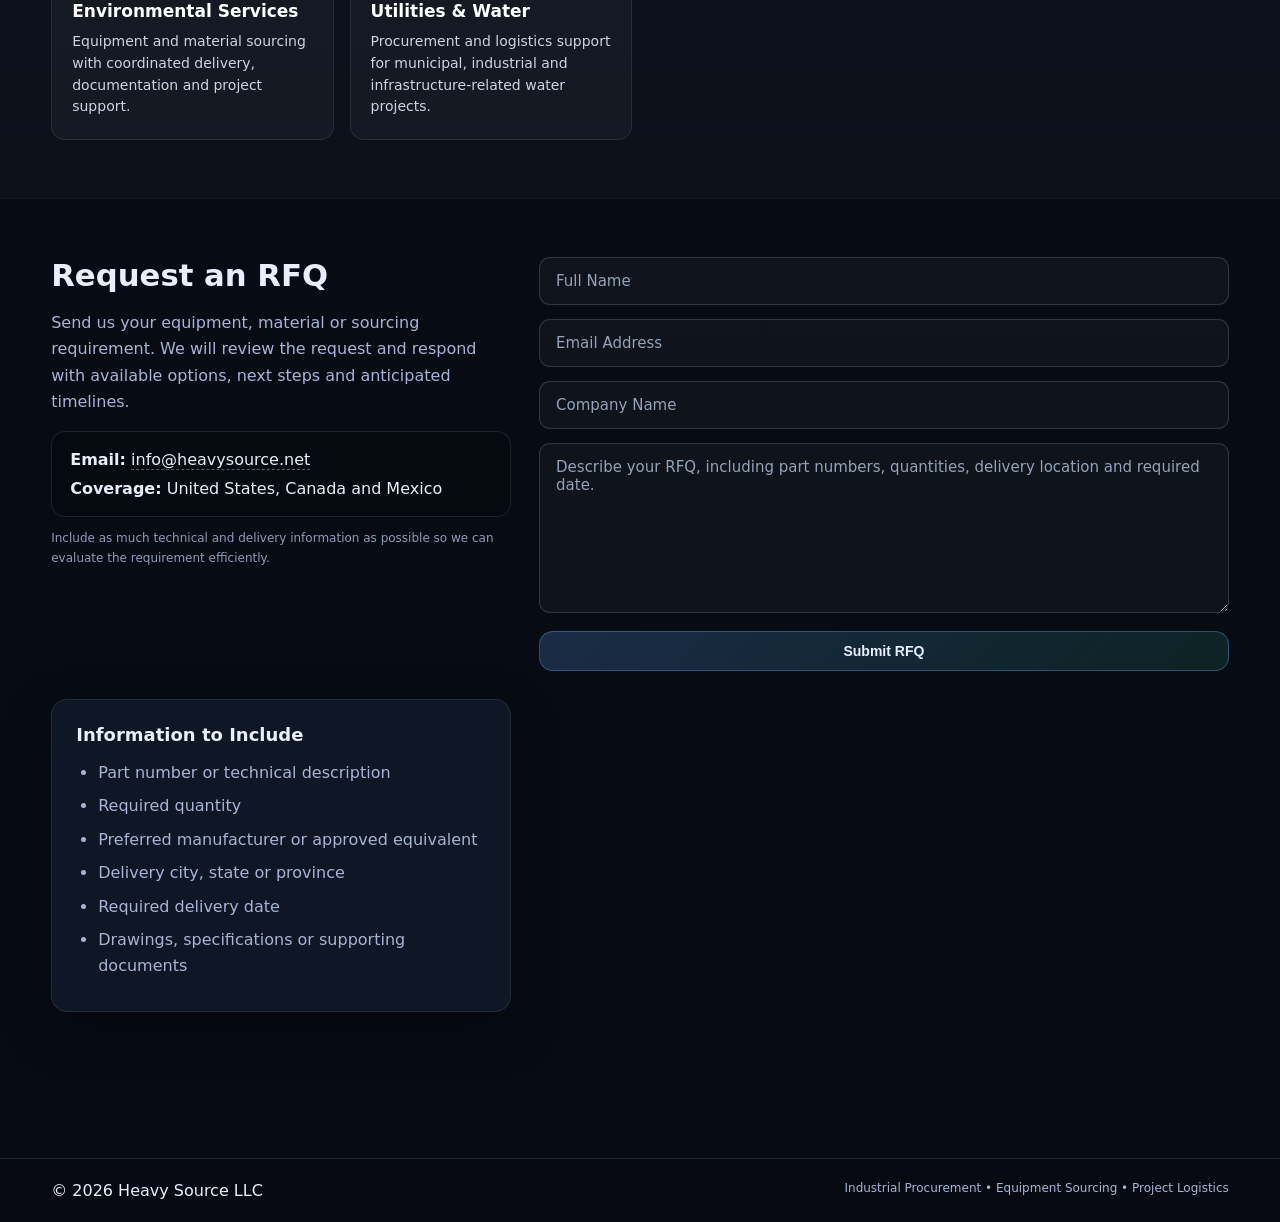
==== commit 7edf9a3d: "Update index.html" ====
--- a/index.html
+++ b/index.html
@@ -35,10 +35,13 @@
       </a>
 
     <nav class="nav" aria-label="Main navigation">
+  <nav>
   <a href="index.html">Home</a>
-  <a href="services.html">Services</a>
+  <a href="capabilities.html">Capabilities</a>
   <a href="#industries">Industries</a>
-  <a href="#contact" class="btn small">Request RFQ</a>
+  <a href="#about">About</a>
+  <a href="#contact">Contact</a>
+  <a href="#contact" class="nav-cta">Request RFQ</a>
 </nav>
 
     </div>
@@ -66,7 +69,7 @@
 
           <div class="cta-row">
             <a class="btn" href="#contact">Request an RFQ</a>
-            <a class="btn ghost" href="#services">View Services</a>
+            <a class="btn ghost" href="services.html">View Services</a>
           </div>
 
           <div class="trust">
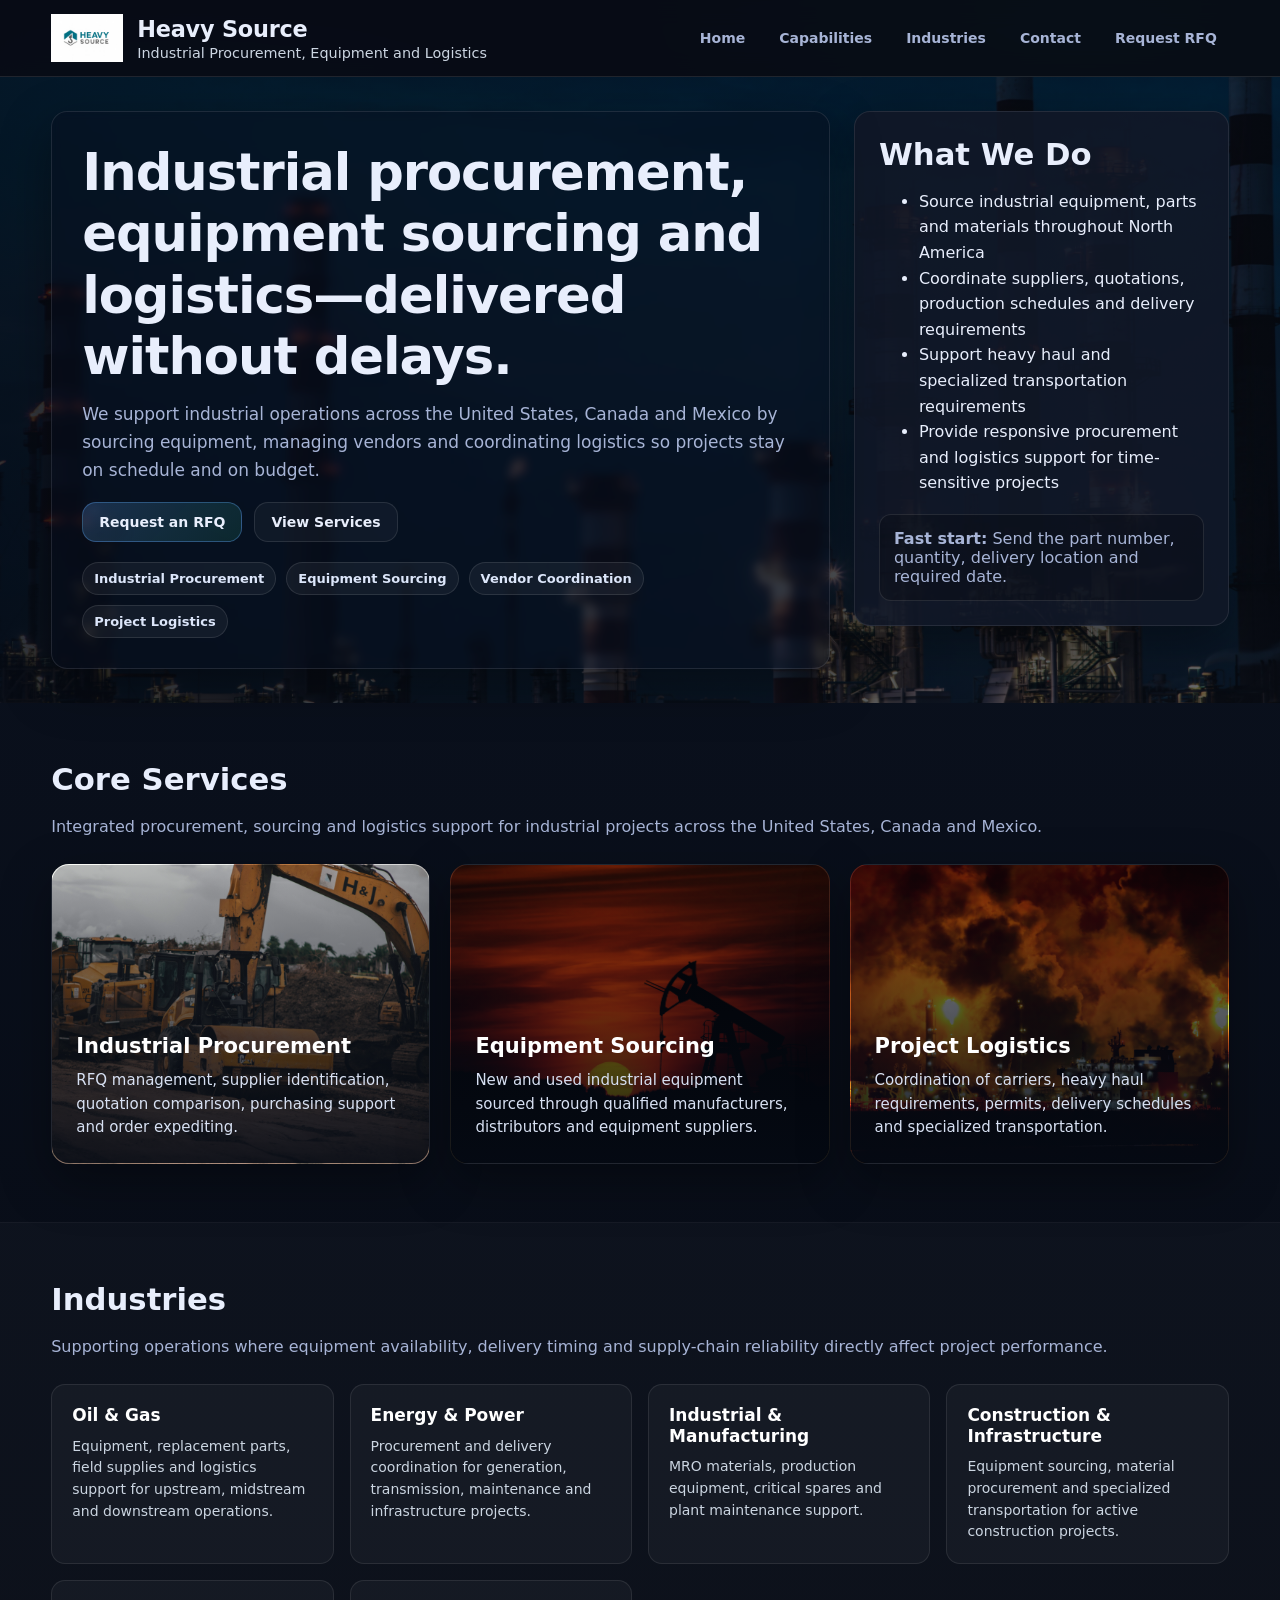
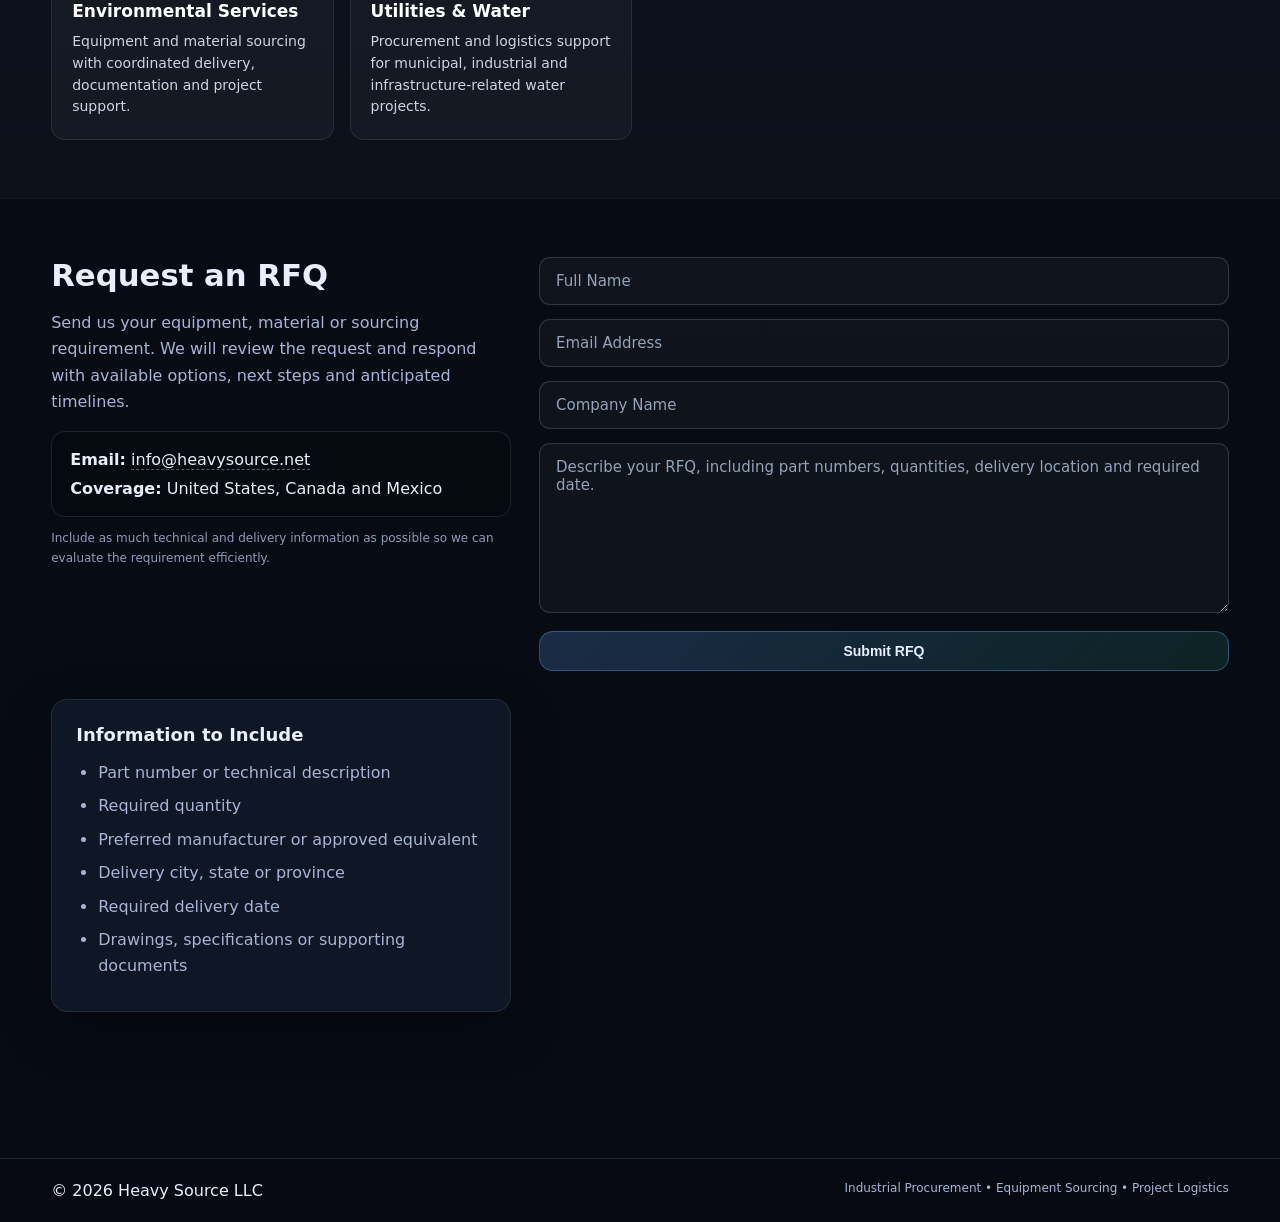
==== commit d1926e48: "SEO Phase 1 - metadata, sitemap, robots and structured data" ====
--- a/index.html
+++ b/index.html
@@ -4,12 +4,28 @@
   <meta charset="utf-8">
   <meta name="viewport" content="width=device-width, initial-scale=1">
 
-  <title>Heavy Source | Industrial Procurement, Equipment and Logistics</title>
-
-  <meta
-    name="description"
-    content="Heavy Source provides industrial procurement, equipment sourcing, vendor coordination and logistics support across the United States, Canada and Mexico."
-  >
+  <title>Heavy Source | Industrial Procurement & Strategic Sourcing</title>
+
+  <meta name="description" content="Heavy Source provides industrial procurement, strategic sourcing, equipment sourcing, vendor coordination and project logistics across the United States, Canada and Mexico.">
+
+
+<link rel="canonical" href="https://heavysource.net/">
+<meta property="og:type" content="website">
+<meta property="og:site_name" content="Heavy Source">
+<meta property="og:title" content="Heavy Source | Industrial Procurement & Strategic Sourcing">
+<meta property="og:description" content="Heavy Source provides industrial procurement, strategic sourcing, equipment sourcing, vendor coordination and project logistics across the United States, Canada and Mexico.">
+<meta property="og:url" content="https://heavysource.net/">
+<meta property="og:image" content="https://heavysource.net/hero-bg.jpg.JPG">
+<meta name="twitter:card" content="summary_large_image">
+<meta name="twitter:title" content="Heavy Source | Industrial Procurement & Strategic Sourcing">
+<meta name="twitter:description" content="Heavy Source provides industrial procurement, strategic sourcing, equipment sourcing, vendor coordination and project logistics across the United States, Canada and Mexico.">
+<meta name="twitter:image" content="https://heavysource.net/hero-bg.jpg.JPG">
+<script type="application/ld+json">
+{"@context": "https://schema.org", "@type": "Organization", "name": "Heavy Source LLC", "url": "https://heavysource.net/", "logo": "https://heavysource.net/heavy-source-logo.png%20.JPG", "email": "info@heavysource.net", "areaServed": ["United States", "Canada", "Mexico"], "description": "Industrial procurement, strategic sourcing, equipment sourcing, vendor coordination and project logistics."}
+</script>
+<script type="application/ld+json">
+{"@context": "https://schema.org", "@type": "WebSite", "name": "Heavy Source", "url": "https://heavysource.net/"}
+</script>
 
 <link rel="stylesheet" href="style.css?v=20260730-1">
 </head>
@@ -35,11 +51,9 @@
       </a>
 
     <nav class="nav" aria-label="Main navigation">
-  <nav>
   <a href="index.html">Home</a>
   <a href="capabilities.html">Capabilities</a>
   <a href="#industries">Industries</a>
-  <a href="#about">About</a>
   <a href="#contact">Contact</a>
   <a href="#contact" class="nav-cta">Request RFQ</a>
 </nav>
